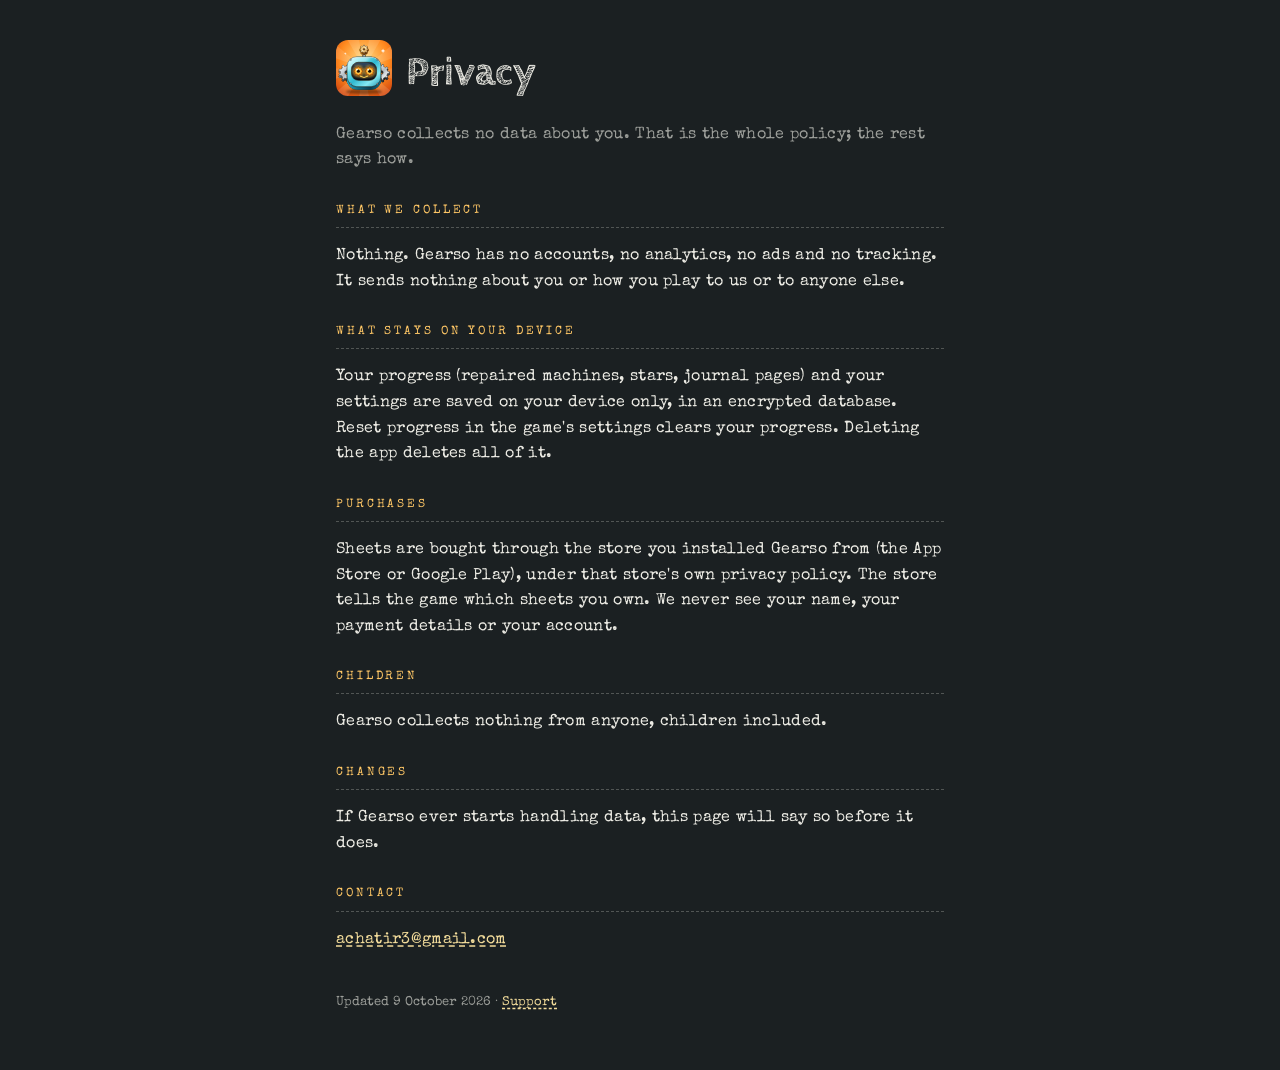
==== privacy.html @ 61a05cb4 "Publish the privacy and support pages" ====
<!DOCTYPE html>
<html lang="en">
<head>
<meta charset="utf-8">
<meta name="viewport" content="width=device-width, initial-scale=1">
<meta name="theme-color" content="#1b2022">
<title>Gearso Privacy Policy</title>
<link rel="icon" href="icons/icon.svg" type="image/svg+xml">
<link href="https://fonts.googleapis.com/css2?family=Cabin+Sketch:wght@400;700&family=Special+Elite&display=swap" rel="stylesheet">
<link rel="stylesheet" href="css/style.css">
<link rel="stylesheet" href="site.css">
</head>
<body data-theme="brass">
<main class="doc">
  <header><a href="index.html"><img src="icons/icon.svg" alt="Gearso"></a><h1>Privacy</h1></header>
  <p class="lede">Gearso collects no data about you. That is the whole policy; the rest says how.</p>

  <h2>What we collect</h2>
  <p>Nothing. Gearso has no accounts, no analytics, no ads and no tracking. It sends nothing about you or how you play
    to us or to anyone else.</p>

  <h2>What stays on your device</h2>
  <p>Your progress (repaired machines, stars, journal pages) and your settings are saved on your device only, in an
    encrypted database. Reset progress in the game's settings clears your progress. Deleting the app deletes all of it.</p>

  <h2>Purchases</h2>
  <p>Sheets are bought through the store you installed Gearso from (the App Store or Google Play), under that store's own
    privacy policy. The store tells the game which sheets you own. We never see your name, your payment details or your
    account.</p>

  <h2>Children</h2>
  <p>Gearso collects nothing from anyone, children included.</p>

  <h2>Changes</h2>
  <p>If Gearso ever starts handling data, this page will say so before it does.</p>

  <h2>Contact</h2>
  <p><a href="mailto:achatir3@gmail.com">achatir3@gmail.com</a></p>

  <footer>Updated 9 October 2026 · <a href="support.html">Support</a></footer>
</main>
</body>
</html>
---- css/style.css ----
/* Gearso — styles. Themes: body[data-theme=brass|silver|iron|crystal] */
:root{
  --l1:#f2b54f; --l2:#8fd8ff;
  --board:#1b2022; --board-hi:#283034;
  --chalk:#ecebe4; --chalk-2:rgba(236,235,228,.62); --chalk-3:rgba(236,235,228,.26);
  --slate:#2f4352; --slate-2:#3d5868;
  --brass:#caa14e; --brass-hi:#f3dc9b; --brass-lo:#6e4f18;
  --copper:#c0703f; --rust:#7b3a1c;
  --ok:#9fe0a8; --warn:#f2b54f; --bad:#ec6a55; --glow:#ffc766;
  --accent:var(--brass); --accent-hi:var(--brass-hi);
  --frame:12px;
  /* blueprint sheets: cyanotype paper, white ink, brass ink for repaired machines, red stamps, wax */
  --bp-paper:#17497c; --bp-paper-hi:#2463a0; --bp-paper-lo:#0c2c52;
  --bp-ink:rgba(228,241,255,.94); --bp-ink-2:rgba(214,232,255,.58); --bp-ink-3:rgba(214,232,255,.26);
  --bp-grid:rgba(200,225,255,.07); --bp-grid-major:rgba(200,225,255,.15); --bp-wash:rgba(200,225,255,.04);
  --bp-brass:#f3d58c; --bp-brass-glow:rgba(255,206,110,.55); --bp-brass-wash:rgba(243,213,140,.1);
  --bp-stamp:#ff6b52;
  --bp-vellum:rgba(214,226,236,.14); --bp-vellum-hi:rgba(236,244,250,.26); --bp-vellum-lo:rgba(170,190,210,.12);
  --bp-wax:#9c2a22; --bp-wax-hi:#e0644f; --bp-wax-lo:#4e100c;
  /* bevel gear: a brass cone, lit from the top left */
  --bevel-tooth:#f1d48c; --bevel-tooth-mid:#c99a45; --bevel-tooth-lo:#8a6420; --bevel-tooth-edge:#6b4a12;
  --bevel-cone:#6e4f18; --bevel-cone-lo:#2e1f05; --bevel-root:#3a2706;
  --rv-steel-lo:#3a434b; --rv-badge:#f1d48c;
  --bevel-light:rgba(255,246,214,.38); --bevel-dark:rgba(20,12,0,.5);
  --frame-grad:linear-gradient(135deg,#8a6424,#f0d48c 18%,#9b7330 35%,#5e4214 55%,#d8b25e 75%,#6e4f18);
}
body[data-theme="silver"]{--board:#1a1f24;--board-hi:#28313b;--accent:#c9d3da;--accent-hi:#f1f6f9;
  --frame-grad:linear-gradient(135deg,#6f7a82,#f4f8fb 18%,#9aa6ae 35%,#4c555c 55%,#dfe7ec 75%,#5c666d)}
body[data-theme="iron"]{--board:#1e1b19;--board-hi:#2e2925;--accent:#d08a55;--accent-hi:#f6c7a4;
  --frame-grad:linear-gradient(135deg,#3f3b38,#9a918a 18%,#57504b 35%,#2a2623 55%,#b0714a 75%,#3a302a)}
body[data-theme="crystal"]{--board:#141b24;--board-hi:#22304a;--accent:#9fe6f5;--accent-hi:#e1fbff;
  --frame-grad:linear-gradient(135deg,#3d6f80,#e1fbff 18%,#7fc4d6 35%,#27505e 55%,#bdefff 75%,#3a6674)}
body[data-theme="clock"]{--board:#1b1716;--board-hi:#2c2421;--accent:#e0b866;--accent-hi:#fbe7ad;
  --frame-grad:linear-gradient(135deg,#2a1c14,#e0b866 18%,#5a3a22 38%,#1e1410 55%,#f3dc9b 75%,#3a2616)}
body[data-theme="brine"]{--board:#11201f;--board-hi:#1c3432;--accent:#6fbfa2;--accent-hi:#c8f2e2;
  --frame-grad:linear-gradient(135deg,#6a3a1e,#e9a577 18%,#3f8c78 38%,#2a4a40 55%,#c9774a 75%,#4b2a16)}
*{box-sizing:border-box}
html,body{margin:0;height:100%;height:100dvh;overscroll-behavior:none;-webkit-tap-highlight-color:transparent;background:var(--board);color:var(--chalk);overflow:hidden;
  font-family:'Special Elite','Courier New',monospace;-webkit-font-smoothing:antialiased;user-select:none;-webkit-user-select:none;transition:background .8s}
body{--rivet:radial-gradient(circle at 35% 35%,#fff3c8,var(--accent) 45%,#3a2a10 100%)}
button{font:inherit;color:inherit}

/* ---------- chalkboard backdrop ---------- */
#backdrop{position:fixed;inset:0;pointer-events:none;transition:background .8s;
  background:
    radial-gradient(ellipse 60% 45% at 30% 30%, rgba(255,255,255,.055), transparent 70%),
    radial-gradient(ellipse 50% 40% at 75% 70%, rgba(255,255,255,.04), transparent 70%),
    radial-gradient(ellipse 35% 25% at 60% 15%, rgba(255,255,255,.035), transparent 70%),
    radial-gradient(ellipse at center, var(--board-hi) 0%, var(--board) 70%, #0f1314 100%);}
#grain{position:fixed;inset:0;pointer-events:none;opacity:.22;mix-blend-mode:screen;background-size:512px 512px}
#vignette{position:fixed;inset:0;pointer-events:none;z-index:50;
  background:radial-gradient(ellipse 85% 75% at 50% 42%, transparent 55%, rgba(0,0,0,.55) 100%),
             radial-gradient(ellipse 40% 30% at 50% 8%, rgba(255,200,120,.06), transparent 70%)}
#frame{position:fixed;inset:0;pointer-events:none;z-index:60;border:var(--frame) solid transparent;border-image:var(--frame-grad) 1;
  box-shadow:inset 0 0 0 1px rgba(0,0,0,.6), inset 0 0 50px rgba(0,0,0,.65)}
#frame i{position:absolute;width:9px;height:9px;border-radius:50%;background:var(--rivet);box-shadow:0 1px 2px #000}
#frame i:nth-child(1){top:-11px;left:-11px}#frame i:nth-child(2){top:-11px;right:-11px}
#frame i:nth-child(3){bottom:-11px;left:-11px}#frame i:nth-child(4){bottom:-11px;right:-11px}
#bg-deco{position:fixed;inset:-30px;width:calc(100% + 60px);height:calc(100% + 60px);pointer-events:none;
  transition:transform .8s cubic-bezier(.2,.7,.2,1), opacity .35s}
#bg-deco.fading{opacity:0}
#fx{position:fixed;inset:0;width:100%;height:100%;pointer-events:none;z-index:40}
.shared-defs{position:absolute;width:0;height:0;overflow:hidden}

/* ---------- screens ---------- */
.screen{position:fixed;inset:var(--frame);display:flex;flex-direction:column;opacity:0;visibility:hidden;
  padding:env(safe-area-inset-top) env(safe-area-inset-right) env(safe-area-inset-bottom) env(safe-area-inset-left);
  transform:scale(.94);transition:opacity .55s ease, transform .9s cubic-bezier(.7,0,.2,1), visibility 0s .9s}
.screen.active{opacity:1;visibility:visible;transform:none;transition:opacity .6s ease .15s, transform .9s cubic-bezier(.7,0,.2,1), visibility 0s}
.screen.zoomed{transform:scale(3.2);opacity:0;visibility:hidden;transition:opacity .5s ease .25s, transform .9s cubic-bezier(.7,0,.2,1), visibility 0s .9s}

/* ---------- buttons ---------- */
.btn{cursor:pointer;border:0;padding:.55em 1.1em;border-radius:7px;font-size:15px;letter-spacing:.04em;transition:transform .15s, box-shadow .15s, filter .15s}
.btn:active{transform:translateY(1px) scale(.98)}
.btn:focus-visible,.task:focus-visible{outline:2px dashed var(--glow);outline-offset:3px}
.btn.brass{color:#2a1c06;
  background:
    radial-gradient(circle at 8px 8px,#fff3c8 0 1.5px,#6e4f18 2.5px,transparent 3.2px),
    radial-gradient(circle at calc(100% - 8px) 8px,#fff3c8 0 1.5px,#6e4f18 2.5px,transparent 3.2px),
    radial-gradient(circle at 8px calc(100% - 8px),#fff3c8 0 1.5px,#6e4f18 2.5px,transparent 3.2px),
    radial-gradient(circle at calc(100% - 8px) calc(100% - 8px),#fff3c8 0 1.5px,#6e4f18 2.5px,transparent 3.2px),
    linear-gradient(180deg,#f6de9c 0%,#d2a64f 22%,#a97d2c 60%,#7a5719 100%);
  box-shadow:inset 0 1px 0 rgba(255,255,255,.6), inset 0 -2px 0 rgba(0,0,0,.3), 0 4px 0 #4a3309, 0 8px 18px rgba(0,0,0,.5);
  text-shadow:0 1px 0 rgba(255,240,200,.6)}
.btn.brass:hover{filter:brightness(1.08);transform:translateY(-1px)}
.btn.big{font-size:20px;padding:.75em 1.8em}
.btn.ghost{background:rgba(255,255,255,.03);border:1.5px dashed var(--chalk-3);color:var(--chalk)}
.btn.ghost:hover{border-color:var(--chalk-2);background:rgba(255,255,255,.07)}
.btn.icon{width:44px;height:44px;padding:0;display:grid;place-items:center;font-size:18px;flex:none}
.btn.ghost.dark{border-color:rgba(42,28,6,.5);color:#2a1c06;background:rgba(255,255,255,.15)}
.btn.small{font-size:12px;padding:.45em .8em}

/* ---------- title ---------- */
#scr-title{align-items:center;justify-content:center;text-align:center}
#title-train{position:absolute;left:0;right:0;bottom:0;width:100%;height:46%;opacity:.95}
.title-card{position:relative;z-index:2;margin-top:-14vh;padding:0 16px}
.eyebrow{font-size:14px;letter-spacing:.4em;text-transform:uppercase;color:var(--brass-hi);opacity:.85}
h1.logo{font-family:'Cabin Sketch',cursive;font-weight:700;font-size:clamp(64px,13vw,150px);margin:.05em 0 .1em;line-height:1;color:var(--chalk);text-shadow:0 0 1px #fff,0 0 18px rgba(255,255,255,.12)}
h1.logo span{display:inline-block;opacity:0;transform:translateY(-14px) rotate(-6deg);animation:letterIn .5s cubic-bezier(.3,1.5,.5,1) forwards}
h1.logo span.o{color:var(--brass);text-shadow:0 0 22px rgba(255,190,90,.35)}
@keyframes letterIn{to{opacity:1;transform:none}}
.tag{max-width:600px;margin:0 auto 28px;font-size:17px;line-height:1.6;color:var(--chalk-2);opacity:0;animation:fadeUp .8s ease 1.1s forwards}
.tag em{color:var(--brass-hi);font-style:normal}
.title-card .btn{opacity:0;animation:fadeUp .8s ease 1.5s forwards}
.hint-row{margin-top:18px;font-size:13px;letter-spacing:.2em;color:var(--chalk-3);opacity:0;animation:fadeUp .8s ease 1.8s forwards}
@keyframes fadeUp{from{opacity:0;transform:translateY(10px)}to{opacity:1;transform:none}}
.underline{display:block;margin:0 auto 18px;width:min(420px,80vw);height:14px}
.underline path{fill:none;stroke:var(--chalk-2);stroke-width:3;stroke-linecap:round;stroke-dasharray:500;stroke-dashoffset:500;animation:draw 1s ease .8s forwards}

/* ---------- topbar ---------- */
.topbar{display:flex;align-items:center;gap:10px;padding:12px 16px 6px;position:relative;z-index:3;min-height:60px}
.brand{font-family:'Cabin Sketch',cursive;font-weight:700;font-size:28px;letter-spacing:.02em}
.brand b{color:var(--brass)}
.titleblock{min-width:0;line-height:1.1}
.titleblock.center{flex:1;text-align:center}
.kicker{font-size:11px;letter-spacing:.22em;text-transform:uppercase;color:var(--accent-hi);opacity:.85;white-space:nowrap}
.brand-sm{font-family:'Cabin Sketch',cursive;font-weight:700;font-size:26px;color:var(--chalk);white-space:nowrap;overflow:hidden;text-overflow:ellipsis}
.chip{font-size:13px;padding:6px 10px;border-radius:20px;border:1px solid var(--chalk-3);color:var(--glow);white-space:nowrap}
.spacer{flex:1}
.dots{display:inline-flex;gap:4px;vertical-align:middle;margin-left:4px}
.dots i{width:7px;height:7px;border-radius:50%;border:1.3px solid var(--accent-hi);opacity:.7}
.dots i.on{background:var(--ok);border-color:var(--ok)}
.dots i.cur{background:var(--glow);border-color:var(--glow);opacity:1;box-shadow:0 0 6px var(--glow)}

/* ---------- the map: blueprint sheets, five machines each (js/ui/blueprint.js) ---------- */
.map{position:relative;flex:1;min-height:0;overflow-y:auto;overflow-x:hidden;-webkit-overflow-scrolling:touch;padding:0 0 18px}
.atlas{position:relative;width:100%;max-width:520px;margin:0 auto}
.bp-tabs{position:sticky;top:0;z-index:5;display:flex;justify-content:center;gap:8px;padding:6px 16px 10px;
  background:linear-gradient(180deg,var(--board) 70%,transparent)}
.bp-tab{display:flex;align-items:baseline;gap:7px;cursor:pointer;padding:6px 12px 7px;border-radius:8px 8px 3px 3px;color:var(--chalk-2);
  background:linear-gradient(180deg,var(--bp-paper-hi),var(--bp-paper-lo));border:1px solid var(--bp-ink-3);border-bottom-width:3px;
  font-size:12px;letter-spacing:.08em;opacity:.62;transition:opacity .25s,transform .25s,box-shadow .25s}
.bp-tab b{font-family:'Cabin Sketch',cursive;font-size:17px;color:var(--bp-ink)}
.bp-tab.on{opacity:1;transform:translateY(2px);box-shadow:0 6px 16px rgba(0,0,0,.4);border-bottom-color:var(--brass)}
.bp-tab.sealed span::after{content:' ⚿';color:var(--bp-wax-hi)}
.bp-tab.approved b{color:var(--brass-hi)}
.bp-tab:focus-visible{outline:2px dashed var(--glow);outline-offset:3px}
.bp-row{display:flex;overflow-x:auto;overflow-y:hidden;scroll-snap-type:x mandatory;scrollbar-width:none;overscroll-behavior-x:contain}
.bp-row::-webkit-scrollbar{display:none}
.bp-panel{flex:0 0 100%;scroll-snap-align:center;padding:4px 16px 8px}
/* the sheet: pinned to the board, a hair crooked, lit from the top left */
.bp-sheet{position:relative;transform:rotate(-.5deg);border-radius:3px;
  box-shadow:0 2px 0 rgba(255,255,255,.04),0 18px 40px rgba(0,0,0,.55),0 4px 10px rgba(0,0,0,.4)}
.bp-panel:nth-child(even) .bp-sheet{transform:rotate(.45deg)}
.bp-sheet::before,.bp-sheet::after{content:'';position:absolute;top:9px;width:13px;height:13px;border-radius:50%;z-index:3;
  background:radial-gradient(circle at 35% 35%,#fff3c8,var(--brass) 45%,#3a2a10 100%);box-shadow:0 3px 4px rgba(0,0,0,.6)}
.bp-sheet::before{left:9px}.bp-sheet::after{right:9px}
.bp-svg{display:block;width:100%;height:auto;border-radius:3px}
/* paper and frame */
.bp-paper{stop-color:var(--bp-paper)}.bp-paper-hi{stop-color:var(--bp-paper-hi)}.bp-paper-lo{stop-color:var(--bp-paper-lo)}
.bp-grid-minor{fill:none;stroke:var(--bp-grid);stroke-width:.6}
.bp-grid-major{fill:none;stroke:var(--bp-grid-major);stroke-width:.9}
.bp-fibre{fill:#fff;mix-blend-mode:screen}
.bp-crease{stroke:rgba(0,0,0,.18);stroke-width:1}.bp-crease.lit{stroke:rgba(255,255,255,.06)}
.bp-border{fill:none;stroke:var(--bp-ink-2);stroke-width:1.6}.bp-border.thin{stroke-width:.7}
.bp-kicker{font-size:10.5px;letter-spacing:.24em;text-transform:uppercase;fill:var(--bp-ink-2)}
/* lines: ink, construction and centre lines */
.bp-gear .bp-teeth,.bp-gear .bp-web,.bp-gear .bp-hub,.bp-gear .bp-spoke{fill:none;stroke:var(--bp-ink-2);stroke-width:1.1;stroke-linejoin:round}
.bp-gear .bp-teeth{fill:var(--bp-wash)}
.bp-gear.live .bp-teeth{stroke:var(--bp-ink)}
.bp-centre{fill:none;stroke:var(--bp-ink-3);stroke-width:.7;stroke-dasharray:14 3 2 3}
.bp-pitch{fill:none;stroke:var(--bp-ink-3);stroke-width:.7;stroke-dasharray:14 3 2 3}
.bp-rot{transform-box:view-box;transform-origin:0 0;animation:spin 30s linear infinite;animation-play-state:paused}
.bp-gear.live .bp-rot{animation-play-state:running}
.bp-note{font-size:11px;letter-spacing:.16em;text-transform:uppercase;fill:var(--bp-ink-2)}
.bp-note.mid{text-anchor:middle}
/* a machine detail: the robot drawn as line art inside its gear */
.bp-art *{fill:none !important;stroke:var(--bp-ink);stroke-width:2.4;stroke-linecap:round;stroke-linejoin:round;filter:none !important}
.bp-detail.done .bp-art *{stroke:var(--bp-brass);filter:drop-shadow(0 0 2px var(--bp-brass-glow)) !important}
.bp-detail.done .bp-art .pt-heart,.bp-detail.done .bp-art .pt-glow{fill:var(--bp-brass-glow) !important}
.bp-detail.done .bp-gear.big .bp-teeth{stroke:var(--bp-brass);fill:var(--bp-brass-wash);filter:drop-shadow(0 0 3px var(--bp-brass-glow))}
.bp-detail.locked .bp-art{opacity:0}
.bp-detail.teaser .bp-art{opacity:.5}
.bp-detail.locked .bp-gear .bp-teeth{stroke:var(--bp-ink-3);stroke-dasharray:3 5;fill:none}
.bp-detail.locked .bp-gear .bp-web{display:none}
.bp-gear.idler:not(.live) .bp-teeth,.bp-gear.idler:not(.live) .bp-spoke,.bp-gear.idler:not(.live) .bp-hub{stroke:var(--bp-ink-3)}
.bp-q{font-family:'Cabin Sketch',cursive;font-weight:700;font-size:44px;text-anchor:middle;fill:var(--bp-ink-3)}
.bp-pencil{fill:none;stroke:var(--glow);stroke-width:1.6;stroke-dasharray:3 6;animation:pencil 9s linear infinite;filter:drop-shadow(0 0 3px var(--glow))}
@keyframes pencil{to{stroke-dashoffset:-90}}
.bp-balloon{fill:var(--bp-paper);stroke:var(--bp-ink);stroke-width:1.2}
.bp-balloon-t{font-family:'Cabin Sketch',cursive;font-weight:700;font-size:15px;text-anchor:middle;fill:var(--bp-ink)}
.bp-detail.done .bp-balloon{stroke:var(--bp-brass)}.bp-detail.done .bp-balloon-t{fill:var(--bp-brass)}
.bp-detail.locked .bp-balloon,.bp-detail.locked .bp-balloon-t{opacity:.45}
.bp-leader{fill:none;stroke:var(--bp-ink-2);stroke-width:.9}
.bp-label{font-family:'Cabin Sketch',cursive;font-weight:700;font-size:24px;fill:var(--bp-ink);letter-spacing:.02em}
.bp-sub{font-size:10.5px;letter-spacing:.1em;text-transform:uppercase;fill:var(--bp-ink-2)}
.bp-detail .bp-note{fill:var(--glow)}
.bp-detail.done .bp-label{fill:var(--bp-brass)}
.bp-detail.locked .bp-label{fill:var(--bp-ink-2);letter-spacing:.2em}
.bp-detail.locked .bp-sub{font-style:italic;fill:var(--bp-ink-3)}
.bp-detail{transition:opacity .4s}
.bp-detail.rattle{animation:rattle .45s ease}
/* rubber stamps */
.bp-stamp{opacity:.88;mix-blend-mode:screen}
.bp-stamp-o{fill:none;stroke:var(--bp-stamp);stroke-width:2.6}
.bp-stamp-i{fill:none;stroke:var(--bp-stamp);stroke-width:1}
.bp-stamp-t{font-family:'Special Elite';font-size:12px;letter-spacing:.24em;text-anchor:middle;fill:var(--bp-stamp)}
.bp-stamp.big .bp-stamp-t{font-size:16px;letter-spacing:.3em}
/* title block */
.bp-tb{fill:var(--bp-paper-lo);stroke:var(--bp-ink);stroke-width:1.4}
.bp-tb-line{stroke:var(--bp-ink-2);stroke-width:.8}
.bp-tb-k{font-size:10px;letter-spacing:.12em;text-transform:uppercase;fill:var(--bp-ink-2)}
.bp-tb-name{font-family:'Cabin Sketch',cursive;font-weight:700;font-size:24px;fill:var(--bp-ink)}
/* tap targets over the gears */
.bp-hit{position:absolute;z-index:2;border:0;padding:0;border-radius:50%;background:none;cursor:pointer;-webkit-tap-highlight-color:transparent}
.bp-hit.locked{cursor:help}
.bp-hit:focus-visible{outline:2px dashed var(--glow);outline-offset:2px}
/* a sealed sheet: vellum over the drawing, a wax seal and the price tag */
.bp-panel.sealed .bp-train,.bp-panel.sealed .bp-detail{opacity:.55}
.bp-vellum{position:absolute;inset:0;z-index:4;display:flex;flex-direction:column;align-items:center;justify-content:center;gap:18px;border-radius:3px;
  background:linear-gradient(160deg,var(--bp-vellum-hi),var(--bp-vellum) 60%,var(--bp-vellum-lo));-webkit-backdrop-filter:blur(1.2px) saturate(.8);backdrop-filter:blur(1.2px) saturate(.8);
  box-shadow:inset 0 0 0 1px rgba(255,255,255,.18)}
.bp-seal{position:relative;width:92px;height:92px;border-radius:47% 53% 50% 48%;display:grid;place-items:center;
  background:radial-gradient(circle at 36% 30%,var(--bp-wax-hi),var(--bp-wax) 52%,var(--bp-wax-lo) 100%);
  box-shadow:0 8px 18px rgba(0,0,0,.45),inset 0 -4px 10px rgba(0,0,0,.35),inset 0 3px 6px rgba(255,255,255,.18)}
.bp-seal::before{content:'';position:absolute;inset:13px;border-radius:50%;border:2px solid rgba(0,0,0,.28);box-shadow:inset 0 0 0 5px rgba(255,255,255,.06)}
.bp-seal b{position:relative;font-family:'Cabin Sketch',cursive;font-size:32px;color:rgba(40,8,6,.75);text-shadow:0 1px 0 rgba(255,255,255,.18)}
.bp-tag{display:flex;flex-direction:column;align-items:center;gap:4px;padding:14px 22px 16px;border-radius:10px;text-align:center;color:var(--chalk);
  background:rgba(14,20,26,.86);border:1px solid var(--bp-ink-3);box-shadow:0 12px 28px rgba(0,0,0,.45)}
.bp-tag small{font-size:10px;letter-spacing:.3em;text-transform:uppercase;color:var(--bp-wax-hi)}
.bp-tag strong{font-family:'Cabin Sketch',cursive;font-size:26px;line-height:1.1}
.bp-tag span{font-size:12px;letter-spacing:.08em;color:var(--chalk-2);margin-bottom:8px}
.bp-seal.small{width:64px;height:64px;flex:none}.bp-seal.small::before{inset:9px}.bp-seal.small b{font-size:22px}
.buy-sheet .sh-blurb{margin-top:10px}
/* the offer card (shop.js): the sheet's robots in silhouette, and a torn page of it */
.by-cast{display:flex;justify-content:space-between;gap:4px;margin:14px 0 2px}
.by-cast svg{width:19%;aspect-ratio:5/4;filter:brightness(0) drop-shadow(0 0 1.5px var(--bp-wax-hi)) drop-shadow(0 0 6px rgba(224,100,79,.35));opacity:.85}
.by-stall{margin:10px 0 0;font-size:13px;color:var(--glow)}
.by-page{position:relative;margin:12px 4px 4px;padding:12px 16px 18px;color:#3b2a14;transform:rotate(-1.2deg);
  background:radial-gradient(ellipse at 30% 20%,#f6ead0,#e8d6ad 70%,#d9c08c);box-shadow:0 8px 18px rgba(0,0,0,.45);
  clip-path:polygon(0 4%,8% 0,22% 3%,37% 0,53% 2.5%,68% 0,84% 3%,100% 0,99% 55%,100% 74%,94% 86%,86% 79%,77% 93%,66% 84%,55% 97%,44% 86%,33% 95%,22% 83%,12% 93%,5% 84%,0 90%)}
.by-page figcaption{font-size:10.5px;letter-spacing:.18em;text-transform:uppercase;color:#8a6a3a}
.by-page p{margin:4px 0 0;font-size:14px;line-height:1.5;-webkit-mask-image:linear-gradient(90deg,#000 55%,transparent);mask-image:linear-gradient(90deg,#000 55%,transparent)}
.by-restore{display:block;margin:10px auto 0;border:0;background:none;color:var(--chalk-3);font:inherit;font-size:12px;text-decoration:underline;cursor:pointer}
/* the edge of a sheet (blueprint.js cliffhanger): the APPROVED stamp thumps down, the next sheet's seal beckons */
.bp-stamp.thump{animation:thump .5s cubic-bezier(.2,1.6,.4,1) both;transform-box:fill-box;transform-origin:center}
@keyframes thump{from{opacity:0;scale:2.4}60%{opacity:1;scale:.92}}
.bp-seal.beckon{animation:beckon 1.1s ease-in-out 2}
@keyframes beckon{50%{transform:scale(1.12);box-shadow:0 0 0 12px rgba(224,100,79,0),0 0 26px 6px rgba(224,100,79,.55),inset 0 -4px 10px rgba(0,0,0,.35)}}
.bp-tab.sealed.ready b{animation:waxGlow 2.4s ease-in-out infinite}
.bp-tab.sealed.beckon b{animation:waxGlow .55s ease-in-out 4}
@keyframes waxGlow{50%{text-shadow:0 0 10px var(--bp-wax-hi),0 0 2px var(--bp-wax-hi)}}
.bp-taste{margin-top:6px;border:0;background:none;color:var(--chalk);font:inherit;font-size:13px;text-decoration:underline;cursor:pointer}
/* unsealing: the wax cracks in two and the vellum lifts away */
.bp-vellum.breaking{pointer-events:none;animation:vellumLift .9s cubic-bezier(.5,0,.7,.4) .55s both}
.bp-vellum.breaking .bp-tag{animation:fadeOut .25s both}
.bp-vellum.breaking .bp-seal{background:none;box-shadow:none}
.bp-vellum.breaking .bp-seal::before{display:none}
.bp-vellum.breaking .bp-seal b{animation:fadeOut .15s both}
.bp-seal i{position:absolute;inset:0;border-radius:inherit;background:radial-gradient(circle at 36% 30%,var(--bp-wax-hi),var(--bp-wax) 52%,var(--bp-wax-lo) 100%)}
.bp-seal i:first-of-type{clip-path:polygon(0 0,58% 0,44% 34%,56% 52%,40% 100%,0 100%);animation:sealL .8s cubic-bezier(.3,0,.6,1) .12s both}
.bp-seal i:last-of-type{clip-path:polygon(58% 0,100% 0,100% 100%,40% 100%,56% 52%,44% 34%);animation:sealR .8s cubic-bezier(.3,0,.6,1) .12s both}
@keyframes sealL{to{transform:translate(-70px,90px) rotate(-38deg);opacity:0}}
@keyframes sealR{to{transform:translate(70px,110px) rotate(44deg);opacity:0}}
@keyframes vellumLift{to{transform:translateY(-14%);opacity:0}}
body.still :is(.bp-stamp.thump,.bp-seal.beckon,.bp-tab.sealed b){animation:none}
body.still :is(.bp-rot,.bp-pencil){animation:none}
/* bottom sheet */
.map-scrim{position:absolute;inset:0;z-index:20;background:rgba(5,7,8,.55);opacity:0;pointer-events:none;transition:opacity .3s}
.map-scrim.show{opacity:1;pointer-events:auto}
.map-sheet{position:absolute;left:50%;bottom:0;z-index:21;width:min(480px,100%);transform:translate(-50%,105%);transition:transform .45s cubic-bezier(.3,1.25,.5,1);
  padding:18px 18px calc(16px + env(safe-area-inset-bottom));border-radius:20px 20px 0 0;color:var(--chalk);
  background:linear-gradient(180deg,#232a2e,#171c1f);border:1.5px solid color-mix(in srgb,var(--tint,#caa14e) 75%,#000);border-bottom:0;
  box-shadow:0 -20px 50px rgba(0,0,0,.55)}
.map-sheet.show{transform:translate(-50%,0)}
.sh-x{position:absolute;top:10px;right:10px;width:36px;height:36px;font-size:14px}
.sh-head{display:flex;align-items:center;gap:12px;padding-right:36px}
.sh-head .portrait{width:96px;flex:none;margin:0}
.sh-kicker{font-size:11px;letter-spacing:.24em;text-transform:uppercase;color:var(--brass-hi)}
.map-sheet h3{font-family:'Cabin Sketch',cursive;font-weight:700;font-size:32px;line-height:1;margin:4px 0 2px}
.sh-machine{font-size:12px;letter-spacing:.14em;text-transform:uppercase;color:var(--chalk-2)}
.sh-blurb{font-size:13.5px;color:var(--chalk-2);line-height:1.5;margin:12px 0}
.sh-foot{display:flex;justify-content:space-between;font-size:12.5px;letter-spacing:.08em}
.sh-state{color:var(--chalk-2)}.sh-state.ok{color:var(--ok)}
.sh-btns{display:flex;gap:10px;margin-top:14px}
.sh-btns .btn{flex:1;min-height:46px;white-space:nowrap;font-size:14px}
.sh-btns .btn[hidden]{display:none}
/* journal */
#btn-journal svg,[data-settings] svg{width:22px;height:22px;fill:none;stroke:var(--chalk);stroke-width:1.6;stroke-linejoin:round}
#btn-journal{position:relative}
#btn-journal.unread::after{content:'';position:absolute;top:6px;right:6px;width:9px;height:9px;border-radius:50%;background:var(--glow);box-shadow:0 0 8px var(--glow);animation:blink 1.4s ease-in-out infinite}
#btn-journal.bump{animation:bump .6s cubic-bezier(.3,1.6,.5,1)}
@keyframes bump{40%{transform:scale(1.3) rotate(-8deg)}}
.journal{position:absolute;inset:0;z-index:25;display:flex;justify-content:center;align-items:stretch;padding:16px;background:rgba(8,10,11,.9);-webkit-backdrop-filter:blur(4px);backdrop-filter:blur(4px);
  opacity:0;pointer-events:none;transition:opacity .35s}
.journal.show{opacity:1;pointer-events:auto}
.jr-book{width:min(480px,100%);display:flex;flex-direction:column;min-height:0;transform:translateY(24px);transition:transform .45s cubic-bezier(.3,1.3,.5,1)}
.journal.show .jr-book{transform:none}
.jr-head{display:flex;align-items:center;justify-content:space-between;padding:4px 2px 12px}
.jr-head h3{font-family:'Cabin Sketch',cursive;font-weight:700;font-size:28px;margin:0;line-height:1}
.jr-head small{font-size:11px;letter-spacing:.22em;text-transform:uppercase;color:var(--chalk-2)}
.jr-pages{flex:1;min-height:0;overflow-y:auto;display:flex;flex-direction:column;gap:18px;padding:6px 6px 30px}
.page{position:relative;flex:none;padding:20px 20px 16px;color:#3b2a14;transform:rotate(var(--tilt));
  background:radial-gradient(ellipse at 30% 20%,#f6ead0,#e8d6ad 70%,#d9c08c);box-shadow:0 10px 24px rgba(0,0,0,.5);
  clip-path:polygon(0 2%,6% 0,14% 1.5%,25% 0,38% 1.2%,52% 0,66% 1.6%,79% 0,90% 1.4%,100% 0,99% 30%,100% 62%,99% 100%,86% 98.6%,71% 100%,57% 98.4%,42% 100%,27% 98.8%,12% 100%,0 98%,1% 60%)}
.page h4{font-family:'Cabin Sketch',cursive;font-weight:700;font-size:23px;margin:4px 0 8px;color:#2a1c06}
.page p{margin:0;font-size:14px;line-height:1.6}
.page.new .pg-where{padding-right:56px}
.pg-where{font-size:10.5px;letter-spacing:.18em;text-transform:uppercase;color:#8a6a3a}
.pg-sign{text-align:right;font-family:'Cabin Sketch',cursive;font-size:18px;margin-top:8px;color:#5a4020}
.pg-new{position:absolute;top:12px;right:14px;font-size:11px;letter-spacing:.2em;text-transform:uppercase;color:#a33a22;border:2px solid #a33a22;
  padding:2px 7px;border-radius:4px;transform:rotate(8deg);opacity:.85}
.page.new{animation:pageIn .7s cubic-bezier(.3,1.4,.5,1) .2s both}
@keyframes pageIn{from{opacity:0;transform:translateY(20px) rotate(-6deg) scale(.95)}}
.page.torn{background:transparent;box-shadow:none;border:1.5px dashed var(--chalk-3);color:var(--chalk-3);clip-path:none;padding:14px 18px}
.page.torn .pg-where{color:var(--chalk-3)}
.page.lost{border-style:dotted;text-align:center}
.pg-hint{font-style:italic;font-size:13px!important}
.pg-unseal{margin-top:6px;border:0;background:none;color:var(--bp-wax-hi);font:inherit;font-size:13px;text-decoration:underline;cursor:pointer}
/* a newly found page, alone on the map (journal.js showNote): the journal's paper, a little bigger */
.intro.note{z-index:20}
.note-card{position:relative;width:min(320px,calc(100% - 72px))}
:is(.note-card,.fly) .page{padding:26px 20px 60px}
:is(.note-card,.fly) .page h4{font-size:24px}
:is(.note-card,.fly) .page p{font-size:14px}
.note-kicker{position:absolute;z-index:1;top:-26px;left:0;right:0;text-align:center;font-size:11px;letter-spacing:.24em;text-transform:uppercase;color:var(--glow)}
#btn-note{position:absolute;left:20px;bottom:16px;min-height:40px}
.intro.note:not(.show) .page.new{animation:none}
.intro.note.kept .note-card{visibility:hidden}
.fly{position:fixed;left:0;top:0;z-index:80;pointer-events:none;transform-origin:0 0;transform-style:preserve-3d;will-change:transform}
.fly-sheet,.fly-half,.fly-q{position:absolute;left:0;top:0;transform-style:preserve-3d}
.fly-half{transform-origin:0 50%}
.fly-q{transform-origin:50% 0}
.fly-face{position:absolute;inset:0;overflow:hidden;-webkit-backface-visibility:hidden;backface-visibility:hidden}
.fly-face .page{position:absolute;margin:0;box-shadow:none}
.fly-paper{transform:rotateX(180deg);background:radial-gradient(ellipse at 30% 20%,#f6ead0,#e8d6ad 70%,#d9c08c);box-shadow:inset 0 0 0 1px rgba(90,64,32,.18)}
.fly-half>.fly-q:first-child>.fly-paper{transform:rotateY(180deg);overflow:visible;
  box-shadow:inset 0 0 0 1px rgba(90,64,32,.18),0 0 12px rgba(255,199,102,.55),0 6px 14px rgba(0,0,0,.5)}
.fly-front{margin:0;animation:none!important}
.fly-seal{position:absolute;left:50%;top:50%;margin:-32px 0 0 -32px;opacity:0}
.fly-spark{position:fixed;left:-3.5px;top:-3.5px;z-index:79;width:7px;height:7px;border-radius:50%;pointer-events:none;opacity:0;
  background:#fff3cf;box-shadow:0 0 6px 2px var(--glow),0 0 14px 4px rgba(255,199,102,.45)}
.fly-burst{position:fixed;left:0;top:0;z-index:81;pointer-events:none}
.fly-burst b{position:absolute;left:0;top:0;translate:-50% -50%;border-radius:50%;border:2px solid var(--glow);box-shadow:0 0 12px var(--glow),inset 0 0 8px var(--glow)}
.fly-burst i{position:absolute;left:-2px;top:-2px;width:4px;height:4px;border-radius:50%;background:#fff3cf;box-shadow:0 0 6px 2px var(--glow)}
body.still :is(.fog-drift,.tv-bob,.node.current::before,.node.done .nd-halo,.jw-edge-q){animation:none}
.portrait{display:block;width:100%;height:auto;max-height:150px;margin:4px 0;overflow:visible}
.pt{filter:url(#chalk)}
.theme-silver .pt-plate{fill:url(#silverGrad)}.theme-iron .pt-plate{fill:url(#ironGrad)}
.pt-plate{fill:url(#slateGrad);stroke:var(--chalk);stroke-width:2}
.pt-copper{fill:url(#copperGrad);stroke:var(--chalk);stroke-width:2}
.pt-brass{fill:url(#brassGrad);stroke:#f3dc9b;stroke-width:1.2}
.pt-line{stroke:var(--chalk-2);stroke-width:2;fill:none;stroke-linecap:round}
.pt-glow{fill:#ffc766;filter:drop-shadow(0 0 4px #ffb34a)}
.pt-heart{fill:url(#heartGrad)}
.pt-crystal{fill:url(#crystalGrad);stroke:#c9f6ff;stroke-width:1.5}
.card-bar,.bar{height:6px;border-radius:3px;background:rgba(255,255,255,.08);overflow:hidden;margin-bottom:8px}
.card-bar i,.bar i{display:block;height:100%;background:linear-gradient(90deg,var(--brass),var(--glow));border-radius:3px;transition:width .8s}
.card-stars{color:var(--glow)}.card-state{color:var(--chalk-2)}
@keyframes rattle{20%{transform:rotate(-12deg)}40%{transform:rotate(10deg)}60%{transform:rotate(-6deg)}80%{transform:rotate(4deg)}}
@keyframes fadeOut{to{opacity:0}}

/* ---------- machine screen (portrait-first) ---------- */
.shop-body{flex:1;min-height:0;display:grid;grid-template-rows:minmax(0,46%) minmax(0,1fr);gap:4px;padding:0 12px 10px}
.robot-stage{position:relative;min-height:0;display:flex;align-items:center;justify-content:center}
#robot{width:100%;height:100%;max-height:100%;overflow:visible}
.levels-panel{min-height:0;display:flex;flex-direction:column;background:linear-gradient(180deg,rgba(255,255,255,.035),rgba(255,255,255,.012));
  border:1.5px dashed var(--chalk-3);border-radius:16px;padding:10px 12px 4px}
.lp-head{display:flex;align-items:center;gap:12px;font-size:12px;letter-spacing:.15em;text-transform:uppercase;color:var(--chalk-2);padding:2px 4px 8px}
.lp-head .bar{flex:1;margin:0}
.levels{flex:1;min-height:0;overflow-y:auto;-webkit-overflow-scrolling:touch;padding:2px 2px 10px;scroll-snap-type:y proximity}
.fault{padding:6px 2px 10px;border-bottom:1px dashed rgba(236,235,228,.1);scroll-snap-align:start}
.fault:last-child{border-bottom:0}
.fault-head{display:flex;justify-content:space-between;align-items:baseline;gap:8px}
.fh-name{font-family:'Cabin Sketch',cursive;font-weight:700;font-size:21px}
.fh-state{font-size:11px;letter-spacing:.16em;color:var(--bad)}
.fault.done .fh-name,.fault.done .fh-state{color:var(--ok)}
.nodes{position:relative;display:flex;justify-content:space-around;align-items:center;height:92px;max-width:420px;margin:0 auto}
.node-path{position:absolute;inset:0;width:100%;height:100%;pointer-events:none}
.node-path path{fill:none;stroke:var(--chalk-3);stroke-width:3;stroke-dasharray:3 8;stroke-linecap:round}
.lvl{position:relative;z-index:1;width:60px;height:60px;border-radius:50%;cursor:pointer;display:grid;place-items:center;
  background:radial-gradient(circle at 35% 30%,#3a4a55,#1c2429 70%);border:2px solid var(--chalk-3);color:var(--chalk);
  box-shadow:0 6px 14px rgba(0,0,0,.45), inset 0 1px 0 rgba(255,255,255,.08);transition:transform .2s cubic-bezier(.3,1.6,.5,1)}
.lvl:nth-child(3){transform:translateY(-14px)}
.lvl .num{font-family:'Cabin Sketch',cursive;font-weight:700;font-size:24px;line-height:1}
.lvl .lst{position:absolute;bottom:-18px;left:50%;transform:translateX(-50%);font-size:12px;color:var(--glow);white-space:nowrap;letter-spacing:.05em}
.lvl .lst em{font-style:normal;color:var(--chalk-3)}
.lvl .diff{position:absolute;top:-13px;left:50%;transform:translateX(-50%);font-size:10px;letter-spacing:1px;color:var(--chalk-2);white-space:nowrap}
.lvl.master{box-shadow:0 0 0 2px rgba(143,216,255,.35)}
.lvl.master .diff{color:var(--l2)}
.lvl.done{border-color:var(--ok);background:radial-gradient(circle at 35% 30%,#3e5a48,#1b2a22 70%)}
.lvl.current{border-color:var(--glow);background:radial-gradient(circle at 35% 30%,#f6de9c,#b08030 60%,#6e4f18);color:#2a1c06;animation:nodePulse 1.6s ease-in-out infinite}
.lvl.locked{opacity:.45;cursor:not-allowed}
.lvl.locked .lst{bottom:-16px}
.lvl:active{scale:.94}
.lvl.nope{animation:rattle .4s ease}
@keyframes nodePulse{0%,100%{box-shadow:0 0 0 0 rgba(255,199,102,.6),0 6px 14px rgba(0,0,0,.45)}50%{box-shadow:0 0 0 10px rgba(255,199,102,0),0 6px 14px rgba(0,0,0,.45)}}
@keyframes blink{50%{opacity:.35}}

/* ---------- robot shared styling ---------- */
#robot .plate{fill:url(#slateGrad);stroke:var(--chalk);stroke-width:2.4;stroke-linejoin:round}
#robot .silverp{fill:url(#silverGrad);stroke:#f4f7fa;stroke-width:2.2;stroke-linejoin:round}
#robot .ironp{fill:url(#ironGrad);stroke:#c3c9cc;stroke-width:2.2;stroke-linejoin:round}
#robot .brass{fill:url(#brassGrad);stroke:#f3dc9b;stroke-width:1.6}
#robot .copper{fill:url(#copperGrad);stroke:#f6c7a4;stroke-width:1.4}
#robot .thin{fill:none;stroke:var(--chalk-2);stroke-width:1.8;stroke-linecap:round;stroke-linejoin:round}
#robot .fil{fill:none;stroke:rgba(255,255,255,.55);stroke-width:1.4;stroke-dasharray:3 5;stroke-linecap:round}
#robot .joint{fill:#1d2529;stroke:var(--chalk);stroke-width:2.2;transition:stroke .6s}
#robot .rivet{fill:url(#rivetGrad)}
#robot .dark{fill:#101518;stroke:var(--chalk-2);stroke-width:1.5}
#robot .port{fill:#0f1417;stroke:url(#brassGrad);stroke-width:7}
#robot .pipe{fill:none;stroke:url(#copperGrad);stroke-width:9;stroke-linecap:round}
#robot .flow{fill:none;stroke:rgba(255,230,190,0);stroke-width:3;stroke-dasharray:5 11;stroke-linecap:round}
#robot .face{fill:#e8e1c8;stroke:url(#brassGrad);stroke-width:4}
#robot .needle{stroke:#b3261e;stroke-width:2.4;stroke-linecap:round}
#robot .shadow{fill:rgba(0,0,0,.45);filter:blur(4px)}
#robot .crack{fill:none;stroke:var(--bad);stroke-width:2;stroke-linecap:round;stroke-linejoin:round;transition:opacity .6s}
#robot .wire{fill:none;stroke:#d64a2e;stroke-width:2.2;stroke-linecap:round}
#robot .perch{fill:none;stroke:url(#brassGrad);stroke-width:8;stroke-linecap:round}
#robot .rail{fill:none;stroke:#8d8680;stroke-width:5}
#robot .tie{fill:#3b302a;stroke:rgba(236,235,228,.3);stroke-width:1}
#robot .rod{fill:none;stroke:#b9c0c4;stroke-width:7;stroke-linecap:round;stroke-linejoin:round}
#robot .grate{fill:none;stroke:#2a2320;stroke-width:3}
#robot .plate-text{font-family:'Cabin Sketch';font-weight:700;font-size:20px;fill:url(#brassGrad)}
#robot [data-gear] path{fill:#3a3230;stroke:#6f5a50;stroke-width:1.4}
#robot .speech rect{fill:rgba(20,25,28,.92);stroke:var(--brass-hi);stroke-width:2}
#robot .speech .speech-tail{fill:rgba(20,25,28,.92);stroke:var(--brass-hi);stroke-width:2}
#robot .speech text{fill:var(--glow);font-family:'Special Elite',monospace;font-size:17px}
#robot .speech{opacity:0;transform:translateY(8px) scale(.9);transform-box:fill-box;transform-origin:50% 100%;transition:all .5s cubic-bezier(.3,1.6,.5,1)}
#robot.alive .speech.show{opacity:1;transform:none}
.flicker{animation:flicker .23s steps(2) infinite;transform-box:fill-box;transform-origin:50% 100%}
@keyframes flicker{50%{transform:rotate(2deg)}}
#needle,#jneedle{transform-box:fill-box;transform-origin:50% 100%;transition:transform 1.6s cubic-bezier(.3,1.6,.4,1)}
@keyframes spin{to{transform:rotate(360deg)}}
@keyframes flow{to{stroke-dashoffset:-32}}

/* ===== Otto ===== */
.bot-otto #lens{fill:#12171a;transition:fill .8s}
.bot-otto #iris path{fill:#27313a;stroke:#5c6a74;stroke-width:1}
.bot-otto #eye2{fill:#1a2124;transition:fill .8s}
.bot-otto #bulb{fill:#3a2b1a;stroke:var(--chalk-2);stroke-width:1.5}
.bot-otto #heartGlow{fill:#2c1c19;transition:fill .8s}
.bot-otto #head,.bot-otto #armR,.bot-otto #upper,.bot-otto #hs-upper,.bot-otto #legL,.bot-otto #legR,.bot-otto #armPiston{transition:transform 1.4s cubic-bezier(.35,1.45,.45,1)}
.bot-otto #head{transform-box:fill-box;transform-origin:50% 100%}
.bot-otto:not(.f-optic) #head{transform:rotate(-9deg) translateY(4px)}
.bot-otto #armR{transform-box:fill-box;transform-origin:50% 4%}
.bot-otto:not(.f-arm) #armR{transform:rotate(-8deg)}
.bot-otto:not(.f-arm) #armPiston{transform:translateY(-10px)}
.bot-otto:not(.f-legs) #upper,.bot-otto:not(.f-legs) #hs-upper{transform:translateY(18px)}
.bot-otto #legL,.bot-otto #legR{transform-box:fill-box;transform-origin:50% 0}
.bot-otto:not(.f-legs) #legL{transform:rotate(6deg)}
.bot-otto:not(.f-legs) #legR{transform:rotate(-6deg)}
.bot-otto:not(.f-legs) .knee{stroke:var(--bad)}
.bot-otto.f-optic #lens{fill:url(#lensGrad)}
.bot-otto.f-optic #lensGlow{opacity:1}
.bot-otto.f-optic #eye2{fill:var(--glow)}
.bot-otto.f-optic #lensCrack{opacity:0}
.bot-otto.f-optic #iris{animation:spin 6s linear infinite}
.bot-otto #lensGlow{opacity:0;transition:opacity 1s}
.bot-otto.f-heart #heartGlow{fill:url(#heartGrad);animation:pump 1.05s ease-in-out infinite}
.bot-otto.f-heart #heartCrack{opacity:0}
.bot-otto.f-heart #heartGear{animation:spin 3s linear infinite}
.bot-otto.f-heart #heartGear path{fill:url(#brassGrad);stroke:#f3dc9b}
.bot-otto.f-heart .flow.hf{stroke:rgba(255,220,170,.55);animation:flow .7s linear infinite}
.bot-otto #iris,.bot-otto #heartGear,.bot-otto #heartGlow{transform-box:fill-box;transform-origin:center}
.bot-otto.f-arm #armR{animation:armIdle 3.4s ease-in-out infinite}
.bot-otto:not(.f-arm) #wire{opacity:1}
.bot-otto #wire{opacity:0;transition:opacity .4s}
@keyframes pump{0%,100%{transform:scale(1)}15%{transform:scale(1.13)}30%{transform:scale(.97)}45%{transform:scale(1.07)}}
@keyframes armIdle{0%,100%{transform:rotate(0)}50%{transform:rotate(-3.5deg)}}
.bot-otto.alive #upper,.bot-otto.alive #hs-upper{animation:bob 1.1s ease-in-out infinite}
.bot-otto.alive #armR{animation:wave .9s ease-in-out infinite;transition:none}
.bot-otto.alive #head{animation:look 3.2s ease-in-out infinite}
.bot-otto.alive #bulb{animation:bulb .8s steps(2) infinite}
.bot-otto.alive .flow{stroke:rgba(255,230,190,.75);animation:flow .45s linear infinite}
.bot-otto.alive #legL{animation:stepL 1.1s ease-in-out infinite}
.bot-otto.alive #legR{animation:stepR 1.1s ease-in-out infinite}
@keyframes bob{0%,100%{transform:translateY(0)}50%{transform:translateY(-7px)}}
@keyframes wave{0%,100%{transform:rotate(-148deg)}50%{transform:rotate(-118deg)}}
@keyframes look{0%,100%{transform:rotate(0)}30%{transform:rotate(-5deg)}65%{transform:rotate(5deg)}}
@keyframes bulb{50%{fill:#ffd36b;filter:drop-shadow(0 0 8px #ffb34a)}}
@keyframes stepL{50%{transform:rotate(-2deg)}}
@keyframes stepR{50%{transform:rotate(2deg)}}

/* ===== Pip ===== (inner groups sit at their pivot: transform-origin 0 0 = pivot) */
.bot-pip .feather,.bot-pip #pipWing,.bot-pip #mbLid,.bot-pip #beakLow,.bot-pip #keyBow,.bot-pip #mbCrank{transform-box:view-box;transform-origin:0 0;transition:transform 1.3s cubic-bezier(.35,1.45,.45,1)}
.bot-pip .feather{transform:rotate(var(--a))}
.bot-pip:not(.f-tail) .feather{transform:rotate(calc(var(--a) * .15 + 14deg))}
.bot-pip:not(.f-wings) #pipWing{transform:rotate(26deg)}
.bot-pip.f-wings #pipWing{animation:wingIdle 2.6s ease-in-out infinite}
.bot-pip:not(.f-key) #keyBow{transform:rotate(24deg)}
.bot-pip.f-key #keyBow{animation:keySpin 1.6s linear infinite}
.bot-pip #mbDrum,.bot-pip .mbPins{opacity:0;transition:opacity .8s}
.bot-pip.f-musicbox #mbDrum,.bot-pip.f-musicbox .mbPins{opacity:1}
.bot-pip.f-musicbox #mbLid{transform:rotate(-6deg)}
.bot-pip.f-musicbox #mbCrank{animation:spin 2s linear infinite}
.bot-pip.f-musicbox .mbPins{animation:pinScroll .4s linear infinite}
.bot-pip #pipEye{fill:#1a2124;transition:fill .8s}
.bot-pip.f-key #pipEye{fill:#9fe6ff;filter:drop-shadow(0 0 6px #9fe6ff)}
.bot-pip #pipGear path{fill:#3a3a3e;stroke:#77838b}
.bot-pip.f-musicbox #pipGear{animation:spin 3s linear infinite;transform-box:fill-box;transform-origin:center}
.bot-pip.f-musicbox #pipGear path{fill:url(#silverGrad);stroke:#fff}
.bot-pip #bird{transform-box:view-box;transform-origin:350px 500px}
.bot-pip:not(.f-wings):not(.f-tail) #bird{transform:rotate(3deg)}
.bot-pip.alive #bird{animation:hop 1s ease-in-out infinite}
.bot-pip.alive #pipWing{animation:flap .5s ease-in-out infinite}
.bot-pip.alive #beakLow{animation:sing .32s ease-in-out infinite}
.bot-pip.alive .feather{animation:fan 1.4s ease-in-out infinite}
@keyframes wingIdle{0%,100%{transform:rotate(0)}50%{transform:rotate(-6deg)}}
@keyframes keySpin{0%{transform:scaleX(1)}50%{transform:scaleX(-1)}100%{transform:scaleX(1)}}
@keyframes pinScroll{50%{transform:translateX(-8px)}}
@keyframes hop{0%,100%{transform:translateY(0)}40%{transform:translateY(-14px)}}
@keyframes flap{0%,100%{transform:rotate(0)}50%{transform:rotate(-34deg)}}
@keyframes sing{50%{transform:rotate(18deg)}}
@keyframes fan{0%,100%{transform:rotate(var(--a))}50%{transform:rotate(calc(var(--a) * 1.35))}}

/* ===== Iron Mule ===== */
.bot-mule .wheel{transform-box:view-box;transform-origin:0 0}
.bot-mule .rustspot{fill:#8a3c1c;opacity:1;transition:opacity .8s}
.bot-mule.f-wheels .rustspot{opacity:0}
.bot-mule.f-wheels .wheel{animation:spin 2.6s linear infinite}
.bot-mule.f-wheels #rod{animation:crank 2.6s linear infinite}
.bot-mule.f-pistons #prod{animation:pistonX 2.6s linear infinite}
.bot-mule:not(.f-pistons) #cyl .copper{fill:#4a2d1e}
.bot-mule #fireGlow{fill:#1b1512;transition:fill .8s}
.bot-mule.f-firebox #fireGlow{fill:url(#fireGrad);animation:fire .25s steps(2) infinite}
.bot-mule #lamp{fill:#1a2124;transition:fill .8s}
.bot-mule.f-firebox #lamp{fill:var(--glow);filter:drop-shadow(0 0 8px #ffb34a)}
.bot-mule #whistle{transform-box:view-box;transform-origin:0 0}
.bot-mule:not(.f-whistle) #whistle{transform:rotate(-14deg)}
.bot-mule.f-whistle #whistle{transition:transform 1s cubic-bezier(.35,1.45,.45,1)}
.bot-mule.f-firebox .flow.hf{stroke:rgba(255,220,170,.5);animation:flow .7s linear infinite}
.bot-mule.alive .wheel{animation-duration:.9s}
.bot-mule.alive #rod,.bot-mule.alive #prod{animation-duration:.9s}
.bot-mule.alive #ties{animation:ties .45s linear infinite}
.bot-mule.alive #loco{animation:chug .45s ease-in-out infinite}
.bot-mule.alive #whistle{animation:toot 1.9s ease-in-out infinite}
@keyframes crank{0%{transform:translate(0,0)}12.5%{transform:translate(-5.3px,12.7px)}25%{transform:translate(-18px,18px)}37.5%{transform:translate(-30.7px,12.7px)}50%{transform:translate(-36px,0)}62.5%{transform:translate(-30.7px,-12.7px)}75%{transform:translate(-18px,-18px)}87.5%{transform:translate(-5.3px,-12.7px)}100%{transform:translate(0,0)}}
@keyframes pistonX{0%,100%{transform:translateX(0)}50%{transform:translateX(-36px)}}
@keyframes fire{50%{opacity:.8}}
@keyframes ties{to{transform:translateX(-40px)}}
@keyframes chug{50%{transform:translateY(-2px)}}
@keyframes toot{0%,80%,100%{transform:translateY(0)}85%{transform:translateY(-4px)}}
.alive .callout,.alive .hotspot{opacity:0;pointer-events:none}
.shake{animation:shake .5s cubic-bezier(.36,.07,.19,.97) both}
@keyframes shake{10%,90%{transform:translate(-2px,1px)}20%,80%{transform:translate(4px,-2px)}30%,50%,70%{transform:translate(-6px,2px)}40%,60%{transform:translate(6px,-1px)}}

/* ===== Astra ===== */
#robot .glassp{fill:url(#crystalGrad);stroke:#c9f6ff;stroke-width:1.8}
#robot .shine{fill:rgba(255,255,255,.75)}
#robot .orbit-line{fill:none;stroke:rgba(236,235,228,.3);stroke-width:1.6;stroke-dasharray:4 7}
#robot .ringband{fill:none;stroke:#c9f6ff;stroke-width:2.4}
#robot .rays{fill:none;stroke:#ffcf6b;stroke-width:4;stroke-linecap:round}
.bot-astra .orbit{transform-box:view-box;transform-origin:0 0;animation:spin var(--d,8s) linear infinite;animation-play-state:paused}
.bot-astra .orbit-rev{transform-box:view-box;transform-origin:0 0;animation:spin var(--d,8s) linear infinite reverse;animation-play-state:paused}
.bot-astra .o-moons{--d:7s}.bot-astra .o-rings{--d:13s}
.bot-astra.f-moons .o-moons,.bot-astra.f-rings .o-rings{animation-play-state:running}
.bot-astra .glassp{transition:opacity .8s}
.bot-astra:not(.f-moons) .o-moons .glassp,.bot-astra:not(.f-rings) .o-rings .glassp{opacity:.45}
.bot-astra #sunCore{fill:#3b2f1c;stroke:#6e5a38;stroke-width:2;transition:fill .8s}
.bot-astra.f-sun #sunCore{fill:url(#lensGrad);filter:drop-shadow(0 0 18px rgba(255,190,90,.7))}
.bot-astra #corona{opacity:0;transform-box:view-box;transform-origin:0 0;transition:opacity 1s}
.bot-astra.f-sun #corona{opacity:1;animation:spin 14s linear infinite}
.bot-astra #ringFront{fill:none;stroke:rgba(201,246,255,.25);stroke-width:3;stroke-dasharray:6 8;transition:all .8s}
.bot-astra.f-rings #ringFront{stroke:#c9f6ff;stroke-dasharray:none;filter:drop-shadow(0 0 6px #9fe6f5)}
.bot-astra #scope{transform-box:view-box;transform-origin:0 0;transition:transform 1.4s cubic-bezier(.35,1.45,.45,1)}
.bot-astra:not(.f-scope) #scope{transform:rotate(38deg)}
.bot-astra.f-scope #scope{transform:rotate(18deg);animation:scan 6s ease-in-out infinite}
.bot-astra #scopeLens{fill:#1a2124;stroke:#c9f6ff;stroke-width:1.5;transition:fill .8s}
.bot-astra.f-scope #scopeLens{fill:#bff4ff;filter:drop-shadow(0 0 6px #9fe6f5)}
.bot-astra.alive .o-moons{--d:3s}.bot-astra.alive .o-rings{--d:6s}
@keyframes scan{0%,100%{transform:rotate(12deg)}50%{transform:rotate(26deg)}}

/* ===== Nautilus ===== */
#robot .copperp{fill:url(#copperGrad);stroke:var(--chalk);stroke-width:2.2;stroke-linejoin:round}
#robot .wave{fill:none;stroke:rgba(200,240,255,.35);stroke-width:2;stroke-linecap:round}
#robot .weed{fill:none;stroke:rgba(111,191,162,.6);stroke-width:3;stroke-linecap:round}
#robot .skid{fill:none;stroke:#aeb6ba;stroke-width:6;stroke-linecap:round;stroke-linejoin:round}
#robot .wheel-rim{fill:none;stroke:url(#brassGrad);stroke-width:5}
#robot .glass{fill:#0f1a1c;stroke:#6fbfa2;stroke-width:1.5;transition:fill .8s}
.bot-nautilus.f-lamp .glass{fill:#6fbfa2;filter:drop-shadow(0 0 6px #6fbfa2)}
.bot-nautilus #prop,.bot-nautilus #hatchWheel{transform-box:view-box;transform-origin:0 0}
.bot-nautilus:not(.f-propeller) #prop .copperp{fill:#4a2d1e}
.bot-nautilus.f-propeller #prop{animation:spin 1.1s linear infinite}
.bot-nautilus:not(.f-hatch) #hatchWheel{transform:rotate(18deg)}
.bot-nautilus:not(.f-hatch) #hatchWheel .wheel-rim{stroke:#7b3a1c}
.bot-nautilus.f-hatch #hatchWheel{animation:spin 7s linear infinite}
.bot-nautilus.f-pump #pumpRod{animation:pumpRod 1s ease-in-out infinite}
.bot-nautilus #beam{fill:url(#softGlow);opacity:0;transition:opacity 1s}
.bot-nautilus.f-lamp #beam{opacity:.9;animation:beam 3s ease-in-out infinite}
.bot-nautilus #lampLens{fill:#1a2124;stroke:#f3dc9b;stroke-width:1.5;transition:fill .8s}
.bot-nautilus.f-lamp #lampLens{fill:var(--glow);filter:drop-shadow(0 0 8px #ffb34a)}
.bot-nautilus #sub{transform-box:view-box;transform-origin:350px 360px}
.bot-nautilus:not(.f-propeller):not(.f-pump) #sub{transform:rotate(4deg) translateY(10px)}
.bot-nautilus #sub{transition:transform 1.4s cubic-bezier(.35,1.45,.45,1)}
.bot-nautilus.alive #sub{animation:float 2.4s ease-in-out infinite}
.bot-nautilus.alive #prop{animation-duration:.35s}
@keyframes pumpRod{50%{transform:translateY(12px)}}
@keyframes beam{50%{opacity:.6}}
@keyframes float{0%,100%{transform:translateY(0) rotate(-1deg)}50%{transform:translateY(-14px) rotate(1deg)}}
.hotspot .hs-hit{fill:transparent}

/* hotspots & callouts */
.hotspot{cursor:pointer;transition:opacity .5s}
.hotspot .hs-wave{fill:none;stroke:var(--bad);stroke-width:2;transform-box:fill-box;transform-origin:center;animation:wave-out 1.6s ease-out infinite}
.hotspot .hs-core{fill:rgba(40,12,8,.85);stroke:var(--bad);stroke-width:2.2}
.hotspot .hs-gear{fill:none;stroke:var(--warn);stroke-width:1.6;transform-box:fill-box;transform-origin:center;animation:spin 5s linear infinite}
.hotspot text{fill:var(--warn);font-family:'Cabin Sketch';font-weight:700;font-size:18px;text-anchor:middle}
.hotspot:hover .hs-core{fill:rgba(90,20,10,.9)}
.hotspot:hover{filter:drop-shadow(0 0 8px rgba(236,106,85,.7))}
.hotspot.done .hs-wave{stroke:var(--ok);animation:none;opacity:0}
.hotspot.done .hs-core{stroke:var(--ok);fill:rgba(10,40,20,.8)}
.hotspot.done .hs-gear{stroke:var(--ok);animation-duration:2.5s}
.hotspot.done text{fill:var(--ok)}
@keyframes wave-out{from{transform:scale(.7);opacity:.9}to{transform:scale(1.9);opacity:0}}
.callout{cursor:pointer;transition:opacity .5s}
.callout .c-title{font-family:'Cabin Sketch',cursive;font-weight:700;font-size:25px;fill:var(--chalk)}
.callout .c-sub{font-size:13px;fill:var(--chalk-2);letter-spacing:.06em}
.callout .c-state{font-size:12px;letter-spacing:.2em;fill:var(--bad)}
.callout.done .c-state{fill:var(--ok)}
.callout.done .c-title{fill:var(--ok)}
.callout .lead{fill:none;stroke:var(--chalk-2);stroke-width:1.6;stroke-dasharray:3 6;stroke-linecap:round}
.callout:hover .c-title{fill:var(--glow)}

/* draw-on (first appearance) */
.draw-on .plate,.draw-on .silverp,.draw-on .ironp,.draw-on .copperp,.draw-on .glassp,.draw-on .thin,.draw-on .joint,.draw-on .brass,.draw-on .port,.draw-on .face,.draw-on .copper{
  stroke-dasharray:1600;stroke-dashoffset:1600;fill-opacity:0;animation:drawOn 2.4s cubic-bezier(.5,0,.3,1) forwards, fillIn .9s ease 1.6s forwards}
.draw-on .pipe,.draw-on .perch{stroke-dasharray:600;stroke-dashoffset:600;animation:drawOn 2s ease .8s forwards}
.draw-on .callout .lead{animation:fadeIn .8s ease 2s both}
.draw-on .callout text{animation:fadeIn .8s ease 2.1s both}
.draw-on .hotspot{animation:fadeIn .8s ease 2.2s both}
@keyframes drawOn{to{stroke-dashoffset:0}}
@keyframes fillIn{to{fill-opacity:1}}
@keyframes fadeIn{from{opacity:0}to{opacity:1}}
@keyframes draw{to{stroke-dashoffset:0}}

/* ---------- puzzle (portrait-first) ---------- */
.pz-top{padding-bottom:2px}
.goal{text-align:center;font-size:14px;color:var(--brass-hi);padding:0 16px 6px;line-height:1.35}
.board-wrap{flex:1;min-height:0;position:relative;margin:2px 10px 0;border-radius:16px;overflow:hidden;
  background:radial-gradient(ellipse at 50% 45%,rgba(255,255,255,.04),transparent 72%);
  box-shadow:inset 0 0 0 1.5px rgba(236,235,228,.12), inset 0 0 60px rgba(0,0,0,.45)}
.board-wrap.wipe{animation:wipe .8s cubic-bezier(.6,0,.2,1) .15s both}
@keyframes wipe{from{clip-path:inset(0 100% 0 0)}to{clip-path:inset(0 0 0 0)}}
#board{position:absolute;inset:0;width:100%;height:100%;display:block;touch-action:none}
.tip{position:absolute;left:12px;right:12px;top:10px;font-size:12px;color:var(--chalk-2);pointer-events:none;line-height:1.4}
.tip b{color:var(--brass-hi);font-weight:400}
.tools{position:absolute;right:12px;top:50%;transform:translateY(-50%);display:flex;flex-direction:column;align-items:center;gap:8px;z-index:4}
@media (max-width:560px){.seg button:not([data-view="all"]){font-size:0;gap:0;padding:7px 9px}.seg button .lyr{width:11px;height:11px}.tools{right:8px}}
.seg{display:flex;flex-direction:column;border-radius:12px;overflow:hidden;border:1.5px solid rgba(236,235,228,.25);background:rgba(15,20,22,.82);backdrop-filter:blur(4px)}
.seg[hidden],.seg button[hidden]{display:none}
.seg button,.seg-btn{border:0;background:none;padding:7px 10px;min-width:44px;min-height:44px;font-size:12px;letter-spacing:.06em;color:var(--chalk-2);cursor:pointer;display:flex;align-items:center;justify-content:center;gap:5px}
.seg button+button{border-top:1px solid rgba(236,235,228,.14)}
.seg button.on{background:rgba(255,199,102,.16);color:var(--glow)}
.seg-btn{border:1.5px solid rgba(236,235,228,.25);border-radius:12px;background:rgba(15,20,22,.82);font-size:14px;padding:6px 11px}
.seg-btn.on{border-color:var(--glow);color:var(--glow);background:rgba(255,199,102,.12)}
.lyr{width:9px;height:9px;border-radius:50%;border:2px solid var(--chalk-2)}
.lyr.l1{border-color:var(--l1)}.lyr.l2{border-color:var(--l2)}
#btn-undo:disabled{opacity:.3;cursor:default}
/* first-time mechanic card */
.intro{position:absolute;inset:0;display:grid;place-items:center;z-index:8;opacity:0;pointer-events:none;transition:opacity .3s;background:radial-gradient(ellipse at center,rgba(0,0,0,.6),rgba(0,0,0,.25) 75%)}
.intro.show{opacity:1;pointer-events:auto}
.intro-card{width:min(360px,calc(100% - 32px));text-align:center;padding:16px 20px 18px;border-radius:16px;background:rgba(15,20,22,.95);border:1.5px solid var(--accent);
  box-shadow:0 18px 40px rgba(0,0,0,.6);transform:translateY(14px) scale(.96);transition:transform .35s cubic-bezier(.3,1.6,.5,1)}
.intro.show .intro-card{transform:none}
.intro-kicker{font-size:11px;letter-spacing:.24em;text-transform:uppercase;color:var(--glow)}
#intro-art{width:100%;height:120px;margin:6px 0 2px;overflow:visible}
#intro-art .rot{transform-box:view-box;transform-origin:0 0} /* turning is set per gear, at its true ratio (introTrain) */
.intro-arrow{font-size:30px;fill:var(--glow)}
.intro-needle{animation:needleSweep 2.6s ease-in-out infinite}
@keyframes needleSweep{0%,100%{transform:rotate(-100deg)}45%,60%{transform:rotate(15deg)}}
.intro-card h3{font-family:'Cabin Sketch',cursive;font-size:26px;margin:4px 0 6px;color:var(--chalk)}
.intro-card p{font-size:13.5px;line-height:1.5;color:var(--chalk-2);margin:0 0 14px}
.status{position:absolute;left:50%;bottom:12px;transform:translate(-50%,10px);max-width:calc(100% - 24px);text-align:center;font-size:14px;
  padding:8px 14px;border-radius:20px;background:rgba(12,16,18,.88);border:1px solid var(--chalk-3);color:var(--chalk-2);
  opacity:0;pointer-events:none;transition:opacity .3s, transform .3s, color .3s}
.status.show{opacity:1;transform:translate(-50%,0)}
.status.bad{color:var(--bad);border-color:rgba(236,106,85,.5)}.status.ok{color:var(--ok);border-color:rgba(159,224,168,.5)}.status.warn{color:var(--warn);border-color:rgba(242,181,79,.5)}
.status.pop{animation:statusPop .35s ease}
@keyframes statusPop{from{transform:translate(-50%,0) scale(1.06)}}
.tray{display:flex;gap:12px;padding:14px 12px 12px;overflow-x:auto;overflow-y:visible;touch-action:pan-x;justify-content:safe center;
  scrollbar-width:none;-webkit-overflow-scrolling:touch}
.tray::-webkit-scrollbar{display:none}
.drawer{position:relative;flex:none;display:flex;flex-direction:column;align-items:center;justify-content:center;width:74px;height:78px;padding:4px;border-radius:14px;cursor:grab;touch-action:none;
  background:linear-gradient(180deg,#232c31,#1a2125);border:1.5px solid #6e4f18;
  box-shadow:inset 0 1px 0 rgba(255,255,255,.06),0 6px 14px rgba(0,0,0,.4);transition:transform .2s,border-color .2s,opacity .2s}
body[data-theme="silver"] .drawer{border-color:#6c777e}
body[data-theme="iron"] .drawer{border-color:#7a4424}
body[data-theme="crystal"] .drawer{border-color:#3f8fa0}
body[data-theme="brine"] .drawer{border-color:#3f8c78}
body[data-theme="clock"] .drawer{border-color:#8a6a34}
.drawer.sel{border-color:var(--glow);box-shadow:0 0 0 3px rgba(255,199,102,.35),0 8px 18px rgba(0,0,0,.45);transform:translateY(-4px)}
.drawer:hover{transform:translateY(-3px);border-color:var(--accent-hi)}
.drawer:active{transform:scale(.95)}
.drawer:hover svg .rot{animation:spin 3s linear infinite}
.drawer.info{cursor:help}
.drawer svg{width:48px;height:48px;overflow:visible;pointer-events:none}
.drawer svg .rot{transform-box:fill-box;transform-origin:center}
.drawer .dtext{display:none}
.drawer .dn{font-family:'Cabin Sketch',cursive;font-weight:700;font-size:18px;line-height:1}
.drawer .dt{font-size:11px;color:var(--chalk-2);letter-spacing:.06em}
.drawer .tagline{font-size:11px;color:var(--chalk-2);letter-spacing:.06em;margin-top:2px;white-space:nowrap}
.drawer .cnt{position:absolute;top:-9px;right:-9px;min-width:26px;height:26px;border-radius:13px;display:grid;place-items:center;font-size:13px;color:#2a1c06;
  background:radial-gradient(circle at 35% 30%,#fff1c4,#c9a04a 55%,#6e4f18);box-shadow:0 2px 4px rgba(0,0,0,.6)}
.drawer.empty{opacity:.35;cursor:not-allowed;filter:grayscale(.6)}
.drawer.bump{animation:drawerBump .35s ease}
@keyframes drawerBump{50%{transform:scale(1.08)}}

/* ---------- gears: shared ---------- */
.gear .body{stroke-width:2.2;stroke-linejoin:round}
.gear .chalk2{fill:none;stroke-width:1;stroke-dasharray:22 5 9 3;opacity:.5}
.gear .ring{fill:none;stroke-width:1.6}
.gear .rivet{fill:url(#rivetGrad)}
.gear .crank{stroke:#fff3c8;stroke-width:5;stroke-linecap:round}
.gear .knob{fill:url(#copperGrad);stroke:#fff3c8;stroke-width:1.5}
/* skins */
.skin-rings .body{fill:var(--slate);stroke:var(--chalk)}
.skin-rings .chalk2,.skin-rings .ring{stroke:var(--chalk)}
.skin-spokes .body{fill:url(#brassGrad);stroke:var(--brass-hi)}
.skin-spokes .chalk2{stroke:#fff3c8}
.skin-spokes .spoke{fill:none;stroke:url(#brassGrad);stroke-linecap:round}
.skin-spokes .hubdisk{fill:url(#brassGrad);stroke:var(--brass-hi);stroke-width:1.5}
.skin-spokes .axlehole{fill:#1b2022;stroke:#6e4f18}
.skin-filigree .body{fill:url(#silverGrad);stroke:#f4f7fa}
.skin-filigree .chalk2{stroke:#fff}
.skin-filigree .fil{fill:none;stroke:#fff;stroke-width:1.2;stroke-dasharray:2 4;opacity:.75}
.skin-filigree .dot{fill:#fff;opacity:.85}
.skin-iron .body{fill:url(#ironGrad);stroke:#b3bbbf;stroke-width:2.6}
.skin-iron .chalk2{stroke:#cfd6d9}
.skin-iron .ring{stroke:#8a9297}
.skin-iron .hex{fill:#59626a;stroke:#d0d7da;stroke-width:1}
.skin-iron .scratch{stroke:rgba(235,235,235,.35);stroke-width:1;fill:none}
.skin-copper .body{fill:url(#copperGrad);stroke:#f6c7a4}
.skin-copper .chalk2{stroke:#ffe0c8}
.skin-copper .patina{fill:none;stroke:#6fbfa2;stroke-width:2;stroke-dasharray:6 9;opacity:.7}
.skin-crystal .body{fill:url(#crystalGrad);stroke:#c9f6ff}
.skin-crystal .chalk2{stroke:#e8feff}
.skin-crystal .facet{fill:none;stroke:rgba(210,250,255,.55);stroke-width:1}
.skin-crystal .glowcore{fill:url(#crystalGlow)}
.skin-outline .body{fill:rgba(47,67,82,.25);stroke:var(--chalk-2)}
.skin-outline .ring,.skin-outline .chalk2{stroke:var(--chalk-3)}
/* roles */
.role-player{cursor:grab}
.role-rust .body{fill:#4d2714;stroke:#c07a4f;stroke-dasharray:7 3}
.role-rust .ring{stroke:#8a4a2a}.role-rust .chalk2{stroke:#c07a4f}
.role-rust{cursor:pointer}
.role-rust:hover .body{fill:#6a3419}
.role-ratchet .body{stroke:var(--warn)}
/* ebony (clocktower) skin */
.skin-ebony .body{fill:#1d1714;stroke:#e0b866;stroke-width:2.4}
.skin-ebony .chalk2{stroke:#f3dc9b}
.skin-ebony .gilt{fill:none;stroke:url(#brassGrad);stroke-width:2.2}
.skin-ebony .tick{stroke:#e0b866;stroke-width:1.6;stroke-linecap:round}
/* glass: fragile, must stay still */
.skin-glass .body{fill:rgba(200,240,255,.16);stroke:#e8fbff;stroke-width:1.8;stroke-dasharray:none}
.skin-glass .chalk2{stroke:#ffffff;opacity:.35}
.skin-glass .sheen{fill:rgba(220,248,255,.12);stroke:rgba(232,251,255,.5);stroke-width:1}
.skin-glass .shine{fill:none;stroke:#fff;stroke-width:3;stroke-linecap:round;opacity:.7}
.skin-glass .crack{fill:none;stroke:#fff;stroke-width:1.4;opacity:0;transition:opacity .2s}
.role-glass{filter:drop-shadow(0 0 6px rgba(190,240,255,.45))}
.gear.shatter .body{fill:rgba(236,106,85,.22);stroke:var(--bad)}
.gear.shatter .crack{opacity:1;stroke:var(--bad)}
.gear.shatter{animation:glassShake .12s linear infinite}
.shatter-demo .crack{opacity:1}
@keyframes glassShake{25%{transform:translate(1px,-1px)}75%{transform:translate(-1px,1px)}}
.glass-label{fill:#c9f6ff}
/* compounds on the board */
.flip-badge{pointer-events:none}
.flip-badge circle{fill:rgba(20,25,28,.85);stroke:var(--accent-hi);stroke-width:1.2}
.flip-badge text{font-size:11px;fill:var(--accent-hi)}
.rv-badge circle{stroke:var(--rv-badge)}.rv-badge text{fill:var(--rv-badge)}
.rv-bracket{pointer-events:none;filter:drop-shadow(0 4px 3px rgba(0,0,0,.5))}
.rv-arm,.rv-pin{fill:url(#silverGrad);stroke:var(--rv-steel-lo);stroke-width:1.1}
.rv-tooth{stroke:var(--rv-steel-lo);stroke-width:1.6}
.flipanim{transform-box:fill-box;transform-origin:center;animation:flipIn .45s cubic-bezier(.3,1.6,.5,1) both}
@keyframes flipIn{from{transform:scaleX(-.2) scale(1.12)}}
.gear.top{filter:drop-shadow(0 16px 9px rgba(0,0,0,.65))}
.gear.jam .body{stroke:var(--bad);stroke-width:3}
.gear.high{filter:drop-shadow(0 9px 6px rgba(0,0,0,.6))}
.padlock-badge{pointer-events:none}
.padlock-badge .shackle{stroke-width:2.2}
.pop{transform-box:fill-box;transform-origin:center;animation:pop .5s cubic-bezier(.3,1.7,.5,1) both}
@keyframes pop{from{transform:scale(1.22) translateY(-6px);opacity:.4}}
/* pegs & posts */
.peg .ring{fill:rgba(0,0,0,.18);stroke:var(--chalk-3);stroke-width:1.5;stroke-dasharray:4 5}
.peg .ring2{fill:none;stroke:var(--accent-hi);stroke-width:1.2;stroke-dasharray:2 4;opacity:.7}
.peg-tag{font-size:calc(8.5px * var(--k,1));letter-spacing:.2em;fill:var(--accent-hi);opacity:.8}
.peg .bolt,.post .bolt{fill:url(#rivetGrad);stroke:#3a2a0c;stroke-width:1}
.peg.high .bolt,.post.tall .bolt{filter:drop-shadow(0 5px 3px rgba(0,0,0,.7));stroke-width:2}
.peg .slot{stroke:#3a2a0c;stroke-width:1.6}
.peg.near .ring{stroke:var(--ok);stroke-dasharray:none;fill:rgba(159,224,168,.08)}
.peg-hit{fill:transparent}
.peg.L1 .ring2,.peg.L1 .peg-tag{stroke:var(--l1);fill:var(--l1)}
.peg.L1 .ring2{fill:none}
.peg.L2 .ring2{fill:none;stroke:var(--l2)}
.peg.L2 .peg-tag{fill:var(--l2)}
.peg.L2 .bolt{stroke:#1d4a5c}
.peg.open .ring{stroke:var(--glow);stroke-dasharray:none;animation:hintPulse 1.2s ease-in-out infinite}
.peg.open{cursor:pointer}
/* layer focus view: fade everything not on the chosen layer */
#world .ly-low,#world .ly-high,#world .ly-top,#world .peg{transition:opacity .25s}
#world[data-view="0"] .ly-high,#world[data-view="0"] .ly-top,#world[data-view="0"] .peg:not(.L0){opacity:.12}
#world[data-view="1"] .ly-low,#world[data-view="1"] .ly-top,#world[data-view="1"] .peg:not(.L1){opacity:.12}
#world[data-view="2"] .ly-low,#world[data-view="2"] .ly-high,#world[data-view="2"] .peg:not(.L2){opacity:.12}
#world[data-view] .ly-pulleys,#world[data-view] .ly-links{transition:opacity .25s}
#world[data-view="0"] .ly-pulleys,#world[data-view="1"] .ly-pulleys,#world[data-view="2"] .ly-pulleys{opacity:.3}
/* spin readout + drag preview */
.chip-spin{pointer-events:none}
.chip-spin rect{fill:rgba(15,20,22,.85);stroke:var(--accent-hi);stroke-width:1}
.chip-spin text{font-size:12px;fill:var(--chalk)}
.chip-spin.jam rect{stroke:var(--bad)}.chip-spin.jam text{fill:var(--bad)}
.chip-spin.pv rect{stroke:var(--ok)}
.pv-dot{fill:var(--ok);opacity:.9;filter:drop-shadow(0 0 5px var(--ok));pointer-events:none;animation:hintPulse .9s ease-in-out infinite}
.pv-dot.hi{fill:#d9ffe0}
.peg.hinted .ring,.hinted .body,.pulley.hinted .pl-rim,.pulley.hinted .sp-body{stroke:var(--glow) !important;stroke-width:3.5;stroke-dasharray:none;animation:hintPulse .9s ease-in-out infinite;transform-box:fill-box;transform-origin:center}
@keyframes hintPulse{50%{opacity:.35}}
.peg-in{animation:pegIn .6s cubic-bezier(.3,1.6,.5,1) both;transform-box:fill-box;transform-origin:center}
@keyframes pegIn{from{transform:scale(0);opacity:0}}
/* pulleys & links */
.pulley{cursor:crosshair}
.pulley .pl-rim{fill:#2a2522;stroke:#d8b25e;stroke-width:2.2}
.pulley .pl-groove{fill:none;stroke:rgba(0,0,0,.6);stroke-width:3}
.pulley .pl-disk{fill:url(#brassGrad);stroke:#f3dc9b;stroke-width:1}
.pulley .pl-spoke{stroke:#6e4f18;stroke-width:2.2}
.pulley .pl-hub{fill:#1b2022}
.pulley.sprocket .sp-body{fill:url(#ironGrad);stroke:#d0d7da;stroke-width:1.6}
.pulley:hover .pl-rim,.pulley:hover .sp-body{stroke:var(--glow);stroke-width:3}
.link .link-body{fill:none;stroke-linejoin:round;pointer-events:none}
.link .link-hit{fill:none;stroke:transparent;stroke-width:16;cursor:pointer;pointer-events:stroke}
.link.belt .link-body{stroke:#3a2a20;stroke-width:6;stroke-dasharray:14 6;filter:drop-shadow(0 0 0 #000)}
.link.belt{filter:drop-shadow(0 3px 2px rgba(0,0,0,.5))}

.link.belt .link-body{stroke:#8a5a36}
.link.belt.crossed .link-body{stroke:#a86a3e}
.link.chain .link-body{stroke:#c3c9cc;stroke-width:6;stroke-dasharray:4 4;stroke-linecap:butt}
.link:hover .link-body{stroke:var(--glow)}
.link.snapin{animation:snapin .5s cubic-bezier(.3,1.8,.5,1)}
@keyframes snapin{from{opacity:.2}}
.link-preview{fill:none;stroke:var(--chalk-2);stroke-width:3;stroke-dasharray:8 6;pointer-events:none}
.link-preview.snap{stroke:var(--ok)}.link-preview.bad{stroke:var(--bad)}
.icon-belt{fill:none;stroke:#8a5a36;stroke-width:5;stroke-dasharray:10 4}
.icon-belt.chain{stroke:#c3c9cc;stroke-dasharray:4 4}
/* ghost */
svg .ghost{pointer-events:none}
.ghost .lift{transition:transform .12s ease-out;filter:drop-shadow(0 14px 10px rgba(0,0,0,.55))}
.ghost.snap .body{stroke:var(--ok)}
.ghost.bad .body{stroke:var(--bad);fill:rgba(120,30,20,.6)}
.ghost .body{opacity:.94}
.ghost.raised .lift{filter:drop-shadow(0 20px 10px rgba(0,0,0,.6))}
.ghost-high{filter:drop-shadow(0 8px 5px rgba(0,0,0,.6))}
/* labels, arrows, dials */
.t-label{font-family:'Cabin Sketch',cursive;font-weight:700;font-size:calc(17px * var(--k,1));fill:var(--chalk)}
.t-need{font-size:calc(12px * var(--k,1));fill:var(--brass-hi);letter-spacing:.04em}
.d-label{font-size:calc(10.5px * var(--k,1));fill:var(--brass-hi);letter-spacing:.22em}
.arrow{fill:none;stroke:var(--chalk-2);stroke-width:2.4;stroke-linecap:round;stroke-linejoin:round}
.arrow.ok{stroke:var(--ok)}
.arrow.bad{stroke:var(--bad);animation:blink .5s infinite}
.arrow.oneway{stroke:var(--warn);stroke-dasharray:5 5;opacity:.8}
.dial-arc{fill:none;stroke:var(--chalk-3);stroke-width:4;stroke-linecap:round}
.dial-band{fill:none;stroke:var(--ok);stroke-width:4;stroke-linecap:round;opacity:.8}
.dial-needle{stroke:var(--bad);stroke-width:2.5;stroke-linecap:round;transform-box:view-box;transform-origin:0 0;transition:transform .9s cubic-bezier(.3,1.5,.4,1)}
.dial-pin{fill:url(#brassGrad)}
.dial-txt{font-size:14px;fill:var(--chalk-2)}.dial-txt.ok{fill:var(--ok)}.dial-txt.bad{fill:var(--bad)}
.pawl-arm{fill:url(#brassGrad);stroke:#f3dc9b;stroke-width:1}
.pawl-pin{fill:url(#rivetGrad)}
.pawl.clack .pawl-arm{animation:clack .14s steps(2) infinite;transform-box:view-box;transform-origin:0 0}
@keyframes clack{50%{transform:rotate(14deg)}}
.gate-chain{fill:none;stroke:#b9c0c4;stroke-width:5;stroke-dasharray:5 3;opacity:.85}
.gate-lock{filter:drop-shadow(0 6px 6px rgba(0,0,0,.6))}
.gate.open .gate-lock{animation:lockDrop 1s cubic-bezier(.5,0,.8,.6) forwards}
.gate.open .gate-lock .shackle{animation:shackleUp .3s ease forwards}
.gate.open .gate-chain{animation:fadeOut .6s ease .2s forwards}
@keyframes lockDrop{0%{transform:none}25%{transform:translateY(-8px) rotate(-10deg)}100%{transform:translateY(90px) rotate(30deg);opacity:0}}
@keyframes shackleUp{to{transform:translateY(-6px)}}
.contact{fill:var(--glow);opacity:.85;filter:drop-shadow(0 0 4px var(--glow))}
.contact.hi{fill:#fff3c8}
.jam-x path{fill:none;stroke:var(--bad);stroke-width:4;stroke-linecap:round;stroke-dasharray:60;stroke-dashoffset:60;animation:draw .35s ease forwards}
.jam-x path:nth-child(2){animation-delay:.15s}
.wrong-note{font-family:'Cabin Sketch';font-weight:700;font-size:calc(17px * var(--k,1));fill:var(--bad)}
.deco-text{font-family:'Cabin Sketch',cursive;fill:var(--chalk-3);font-size:22px}

/* solved stamp */
.solved{position:absolute;inset:0;display:grid;place-items:center;pointer-events:none;opacity:0;transition:opacity .3s}
.solved.show{opacity:1;pointer-events:auto;background:radial-gradient(ellipse at center,rgba(0,0,0,.5),transparent 70%)}
.stamp{text-align:center;padding:20px 24px 20px;max-width:calc(100% - 28px);border-radius:14px;transform:scale(2.2) rotate(-12deg);opacity:0;
  background:
    radial-gradient(circle at 12px 12px,#fff3c8 0 2px,#6e4f18 3px,transparent 4px),
    radial-gradient(circle at calc(100% - 12px) 12px,#fff3c8 0 2px,#6e4f18 3px,transparent 4px),
    radial-gradient(circle at 12px calc(100% - 12px),#fff3c8 0 2px,#6e4f18 3px,transparent 4px),
    radial-gradient(circle at calc(100% - 12px) calc(100% - 12px),#fff3c8 0 2px,#6e4f18 3px,transparent 4px),
    linear-gradient(170deg,#f6de9c,#c79a42 35%,#8d6523 75%,#5e4214);
  color:#2a1c06;box-shadow:0 20px 50px rgba(0,0,0,.7), inset 0 2px 0 rgba(255,255,255,.5), inset 0 -3px 0 rgba(0,0,0,.3)}
.solved.show .stamp{animation:slam .45s cubic-bezier(.5,0,.6,1.4) forwards}
@keyframes slam{0%{transform:scale(2.2) rotate(-12deg);opacity:0}70%{opacity:1}100%{transform:scale(1) rotate(-4deg);opacity:1}}
.stamp .big{font-family:'Cabin Sketch',cursive;font-weight:700;font-size:clamp(40px,11vw,64px);line-height:1;letter-spacing:.05em;text-shadow:0 1px 0 rgba(255,240,200,.7)}
.stamp-stars{font-size:40px;letter-spacing:.15em;margin:4px 0 0}
.stamp-stars span{display:inline-block;color:rgba(42,28,6,.25);transform:scale(.6);transition:all .4s cubic-bezier(.3,2,.5,1)}
.stamp-stars span.on{color:#fff8d8;transform:scale(1.1);text-shadow:0 0 12px #fff0b0,0 2px 0 #6e4f18}
.stamp .sub{font-size:15px;letter-spacing:.2em;margin:6px 0 4px;text-transform:uppercase}
.stamp .note{font-size:12px;margin:0 0 14px;opacity:.75}
.stamp .btn{background:#2a1c06;color:var(--brass-hi);box-shadow:0 3px 0 #000;min-height:44px}
.stamp .btn.ghost.dark{background:rgba(255,255,255,.18);color:#2a1c06;box-shadow:none}
.stamp-btns{display:flex;gap:10px;justify-content:center;flex-wrap:wrap}
.jolt{animation:shake .35s ease both}

/* finale banner */
#finale{position:fixed;left:50%;bottom:calc(var(--frame) + 18px + env(safe-area-inset-bottom));width:min(360px,calc(100% - 32px));transform:translate(-50%,40px);opacity:0;z-index:30;pointer-events:none;
  text-align:center;padding:16px 22px;border-radius:16px;background:rgba(15,20,22,.93);border:1.5px solid var(--accent);
  box-shadow:0 12px 40px rgba(0,0,0,.6);transition:all .7s cubic-bezier(.3,1.4,.5,1)}
#finale.show{opacity:1;transform:translate(-50%,0);pointer-events:auto}
#finale h3{font-family:'Cabin Sketch',cursive;font-weight:700;font-size:30px;margin:0 0 4px;color:var(--glow)}
#finale p{margin:0 0 12px;color:var(--chalk-2);font-size:13px;line-height:1.5}
#toast{position:fixed;top:calc(var(--frame) + 70px + env(safe-area-inset-top));left:50%;transform:translate(-50%,-20px);opacity:0;z-index:30;pointer-events:none;
  width:max-content;max-width:calc(100% - 32px);text-align:center;padding:10px 16px;border-radius:12px;background:rgba(15,20,22,.93);border:1.5px dashed var(--chalk-3);font-size:14px;transition:all .5s}
#toast.show{opacity:1;transform:translate(-50%,0)}

/* phones: thinner frame, no callout text on the robot (hotspots only) */
@media (max-width:700px){
  :root{--frame:6px}
  #robot .callout{display:none}
  .brand{font-size:24px}
  .brand-sm{font-size:22px}
  .map-head{font-size:24px}
  #frame i{display:none}
}
/* landscape phones & tablets: robot left, levels right */
@media (min-aspect-ratio:5/4) and (min-width:600px){
  .shop-body{grid-template-rows:minmax(0,1fr);grid-template-columns:minmax(0,1fr) minmax(300px,380px);padding:0 16px 14px}
  .levels-panel{align-self:stretch}
}
/* tablets and up: roomier board + labelled tray */
@media (min-width:760px){
  .board-wrap{margin:4px 20px 0}
  .goal{font-size:15px}
  .drawer{flex-direction:row;width:auto;height:auto;padding:8px 16px 8px 8px;gap:8px}
  .drawer .dtext{display:block}
  .drawer .tagline{display:none}
  .drawer svg{width:52px;height:52px}
  .tip{font-size:13px;left:18px;top:14px}
}
/* short landscape phones: squeeze vertical chrome */
@media (max-height:480px) and (orientation:landscape){
  .topbar{min-height:48px;padding:6px 12px 2px}
  .goal{font-size:12px;padding-bottom:2px}
  .tray{padding:10px 10px 6px}
  .drawer{flex-direction:column;width:60px;height:60px;padding:4px;gap:0}
  .drawer svg{width:36px;height:36px}
  .drawer .dtext,.drawer .tagline{display:none}
  .tip{display:none}
  .shop-body{grid-template-rows:minmax(0,1fr);grid-template-columns:minmax(0,1fr) minmax(260px,340px)}
}
body.still :is(.shake,.jolt){animation:none}
body.still #bg-deco{transition:none}

/* ===== Chronos ===== */
#robot .belfry{fill:#120e0c;stroke:var(--chalk);stroke-width:2.2}
#robot #face{fill:#f1e6c8;stroke:#6e4f18;stroke-width:2}
#robot .face-ticks{fill:none;stroke:#2a1c06;stroke-width:2;stroke-linecap:round}
#robot .numeral{font-family:'Cabin Sketch',cursive;font-weight:700;font-size:17px;fill:#2a1c06;text-anchor:middle}
#robot .hand{fill:#1d1714;stroke:#6e4f18;stroke-width:1}
#robot .crack-line{fill:none;stroke:#7b3a1c;stroke-width:2;transition:opacity .8s}
#robot .moon-disc{fill:#f6ecc0;stroke:#fff3c8;stroke-width:1.5}
#robot .moon-disc.dark{fill:#2b3a4a;stroke:#8fd8ff}
#robot .case{fill:#120e0c;stroke:var(--chalk);stroke-width:2.2}
#robot .esc path{fill:url(#brassGrad);stroke:#f3dc9b;stroke-width:1}
#robot .rod-thin{fill:none;stroke:#caa14e;stroke-width:4;stroke-linecap:round}
#robot .anchor{fill:none;stroke:#b9c0c4;stroke-width:5;stroke-linecap:round;stroke-linejoin:round}
.bot-chronos #hourHand,.bot-chronos #minHand,.bot-chronos #moon,.bot-chronos #pendulum,.bot-chronos #escWheel,.bot-chronos #bell{transform-box:view-box;transform-origin:0 0}
.bot-chronos #bell{transform-origin:0 8px}
.bot-chronos .bird{fill:#20242a;stroke:var(--chalk);stroke-width:1.8;stroke-linejoin:round}
.bot-chronos .bird-eye{fill:#ffc766}
.bot-chronos #bird{transform-box:view-box;transform-origin:0 0}
.bot-chronos.f-chime #bird{animation:birdHop 5s ease-in-out infinite}
.bot-chronos.alive #bird{animation:birdHop 1.3s ease-in-out infinite}
@keyframes birdHop{0%,70%,100%{transform:translateY(0) rotate(0)}78%{transform:translateY(-6px) rotate(-6deg)}86%{transform:translateY(0) rotate(0)}}
.bot-chronos:not(.f-hands) #minHand{transform:rotate(128deg)}
.bot-chronos:not(.f-hands) #hourHand{transform:rotate(200deg)}
.bot-chronos.f-hands #minHand{animation:spin 12s linear infinite}
.bot-chronos.f-hands #hourHand{animation:spin 144s linear infinite}
.bot-chronos.f-hands #faceCrack{opacity:0}
.bot-chronos:not(.f-escapement) #pendulum{transform:rotate(9deg)}
.bot-chronos.f-escapement #pendulum{animation:pend 2s ease-in-out infinite}
.bot-chronos.f-escapement #escWheel{animation:spin 30s steps(60) infinite}
.bot-chronos:not(.f-chime) #bell .brass{fill:#4a3a22}
.bot-chronos.f-chime #bell{animation:bellSwing 4s ease-in-out infinite}
.bot-chronos:not(.f-moondial) #moon{opacity:.4;transform:rotate(60deg)}
.bot-chronos.f-moondial #moon{animation:spin 40s linear infinite}
.bot-chronos.f-moondial .moon-disc:not(.dark){filter:drop-shadow(0 0 8px #fff3c8)}
.bot-chronos.alive #minHand{animation-duration:2s}.bot-chronos.alive #hourHand{animation-duration:24s}
.bot-chronos.alive #bell{animation:bellSwing 1.1s ease-in-out infinite}
.bot-chronos.alive #pendulum{animation-duration:1s}
@keyframes pend{0%,100%{transform:rotate(-12deg)}50%{transform:rotate(12deg)}}
@keyframes bellSwing{0%,70%,100%{transform:rotate(0)}78%{transform:rotate(14deg)}88%{transform:rotate(-10deg)}95%{transform:rotate(4deg)}}
/* ring gear */
.bevel-gear .body{fill:url(#brassGrad);stroke:var(--bevel-tooth-edge)}
.bevel-gear .chalk2{stroke:var(--bevel-tooth)}
.bevel-gear .bv-cone{fill:url(#bevelCone)}
.bevel-gear .bv-teeth{fill:url(#bevelTooth);stroke:var(--bevel-tooth-edge);stroke-width:.8;stroke-linejoin:round}
.bevel-gear .bv-root{stroke:var(--bevel-root);stroke-width:1.2;stroke-linecap:round}
.bevel-gear .bv-toe{fill:none;stroke:var(--bevel-root);stroke-width:1.6}
.bevel-gear .bv-hub{fill:url(#brassGrad);stroke:var(--bevel-tooth);stroke-width:1.5}
.bevel-gear .bv-key{fill:var(--bevel-root)}
.bevel-gear .axlehole{fill:var(--bevel-root);stroke:var(--bevel-tooth-edge)}
.bevel-gear .bv-shade{fill:url(#bevelShade);pointer-events:none}
.bv-tooth-hi{stop-color:var(--bevel-tooth)}.bv-tooth-mid{stop-color:var(--bevel-tooth-mid)}.bv-tooth-lo{stop-color:var(--bevel-tooth-lo)}
.bv-cone-hi{stop-color:var(--bevel-cone)}.bv-cone-lo{stop-color:var(--bevel-cone-lo)}
.bv-light{stop-color:var(--bevel-light)}.bv-clear{stop-color:rgba(0,0,0,0)}.bv-dark{stop-color:var(--bevel-dark)}
.ring-gear .ring.band{fill:none;stroke:rgba(0,0,0,.25);stroke-width:2;stroke-dasharray:3 6}
.intro-spin{transform-box:view-box;transform-origin:0 0} /* about the axle, not the outline's box (odd tooth counts are lopsided) */
.rs-ring{animation:spin 24s linear infinite reverse}.rs-sun{animation:spin 6s linear infinite}.rs-planet{animation:spin 9s linear infinite reverse}
/* worm drive */
.screw-body{fill:url(#brassGrad);stroke:#f3dc9b;stroke-width:1.4}
.screw-thread{stroke:rgba(60,38,8,.75);stroke-width:3.2;stroke-linecap:round;fill:none}
.screw-shine{fill:rgba(255,248,220,.35)}
.screw-cap{fill:#3a3f43;stroke:var(--chalk-2);stroke-width:1.2}
.screw.jam{animation:shake .25s linear infinite}
.gb-plate{fill:rgba(20,26,30,.85);stroke:var(--chalk-3);stroke-width:1.5;stroke-dasharray:5 4}
.gb-shaft{stroke:var(--chalk-2);stroke-width:7;stroke-linecap:round}
.intro-thread{animation:thread 1.2s linear infinite}
@keyframes thread{from{transform:translateX(-9.42px)}to{transform:translateX(0)}}

/* Geneva drive: under the gears on its two axles */
.gv-plate{fill:rgba(20,26,30,.85);stroke:var(--chalk-3);stroke-width:1.5;stroke-dasharray:5 4}
.gv-star{fill:url(#brassGrad);stroke:var(--brass-hi);stroke-width:1.4}
.gv-groove{fill:none;stroke:rgba(60,38,8,.6);stroke-width:1.2}
.gv-crank{fill:url(#brassGrad);stroke:var(--brass-hi);stroke-width:1.2}
.gv-pin{fill:#3a3f43;stroke:var(--chalk-2);stroke-width:1.2}
.gv-hub{fill:#3a3f43;stroke:var(--chalk-3);stroke-width:1.2}
.geneva.jam{animation:shake .25s linear infinite}
.intro-gv-pin{animation:gv-pin 2.333s linear infinite}
.intro-gv-star{animation:gv-star 2.333s linear infinite}
@keyframes gv-pin{from{transform:rotate(180deg)}to{transform:rotate(540deg)}}
@keyframes gv-star{0%,37.5%{transform:rotate(-45deg)}62.5%,100%{transform:rotate(-135deg)}}

/* rack & pinion */
.rack-channel{fill:rgba(20,26,30,.7);stroke:var(--chalk-3);stroke-width:1.5;stroke-dasharray:6 5}
.rack-bracket{fill:#3a3f43;stroke:var(--chalk-2);stroke-width:1.2}
.rack-tooth{fill:url(#brassGrad);stroke:rgba(60,38,8,.7);stroke-width:1}
.rack-bar{fill:url(#brassGrad);stroke:#f3dc9b;stroke-width:1.3}
.rack-plate{fill:url(#ironGrad);stroke:var(--chalk);stroke-width:1.6}
.rack-hatch{stroke:var(--chalk-3);stroke-width:1.2;stroke-linecap:round}
.rack-bolt{fill:#f3dc9b}
.rack.strain{animation:shake .3s linear infinite}
.intro-rack{animation:rackslide .467s linear infinite} /* an M pinion (r 45) turning once per 7s: rim 40.4px/s */
.intro-link .link-body{animation:beltRun 1.49s linear infinite} /* 40px = whole belt (14+6) and chain (4+4) dash periods, at the r 30 pulley's rim speed */
@keyframes beltRun{to{stroke-dashoffset:-40}}

@keyframes rackslide{from{transform:translateX(0)}to{transform:translateX(-18.85px)}}

/* ---------- settings (js/ui/settings.js): a card over every screen, behind the cogs button ---------- */
.settings{position:fixed;inset:var(--frame);z-index:45;display:grid;place-items:center;padding:16px;overflow-y:auto;
  background:rgba(5,7,8,.55);-webkit-backdrop-filter:blur(3px);backdrop-filter:blur(3px);opacity:0;pointer-events:none;transition:opacity .3s}
.settings.show{opacity:1;pointer-events:auto}
.st-card{position:relative;width:min(400px,100%);padding:18px 20px 16px;border-radius:16px;color:var(--chalk);
  background:linear-gradient(180deg,#232a2e,#171c1f);border:1.5px solid var(--accent);box-shadow:0 18px 40px rgba(0,0,0,.6);
  transform:translateY(14px) scale(.96);transition:transform .35s cubic-bezier(.3,1.6,.5,1)}
.settings.show .st-card{transform:none}
.st-card h3{font-family:'Cabin Sketch',cursive;font-weight:700;font-size:32px;line-height:1;margin:4px 0 6px}
.st-group{margin:16px 0 2px;padding-bottom:6px;border-bottom:1.5px dashed var(--chalk-3);font-size:11px;letter-spacing:.24em;text-transform:uppercase;color:var(--glow)}
.st-row{display:flex;align-items:center;justify-content:space-between;gap:14px;min-height:46px;cursor:pointer}
.st-label{font-size:15px;letter-spacing:.04em}
.st-label small{display:block;margin-top:2px;font-size:11.5px;letter-spacing:.04em;color:var(--chalk-2)}
.st-switch{flex:none;position:relative;width:46px;height:26px;padding:0;border-radius:13px;cursor:pointer;
  background:rgba(255,255,255,.03);border:1.5px dashed var(--chalk-3);transition:background .2s,border-color .2s}
.st-switch i{position:absolute;top:3px;left:3px;width:17px;height:17px;border-radius:50%;background:var(--rivet);box-shadow:0 1px 2px #000;
  opacity:.55;transition:transform .25s cubic-bezier(.3,1.6,.5,1),opacity .2s}
.st-switch[aria-checked="true"]{border-style:solid;border-color:var(--accent);background:color-mix(in srgb,var(--accent) 28%,transparent)}
.st-switch[aria-checked="true"] i{transform:translateX(20px);opacity:1}
/* .st-seg: a choice of a few, the picked one dressed like a switch that is on */
.st-row.stack{flex-direction:column;align-items:stretch;gap:8px;padding:6px 0 4px;cursor:default}
.st-seg{display:flex;height:30px;border-radius:15px;overflow:hidden;border:1.5px dashed var(--chalk-3);background:rgba(255,255,255,.03)}
.st-seg button{flex:1;min-width:0;padding:0 4px;border:0;border-radius:13px;background:none;color:var(--chalk-2);font:inherit;font-size:13px;letter-spacing:.04em;cursor:pointer;
  transition:background .2s,color .2s}
.st-seg button[aria-checked="true"]{background:color-mix(in srgb,var(--accent) 28%,transparent);box-shadow:inset 0 0 0 1.5px var(--accent);color:var(--chalk)}
.st-switch:focus-visible,.st-seg button:focus-visible,.st-range:focus-visible{outline:2px dashed var(--glow);outline-offset:3px}
.st-range{flex:0 1 180px;min-width:0;height:22px;margin:0;background:none;cursor:pointer;-webkit-appearance:none;appearance:none}
.st-range::-webkit-slider-runnable-track{height:4px;border-radius:2px;background:linear-gradient(90deg,var(--accent) var(--fill,50%),var(--chalk-3) var(--fill,50%))}
.st-range::-moz-range-track{height:4px;border-radius:2px;background:linear-gradient(90deg,var(--accent) var(--fill,50%),var(--chalk-3) var(--fill,50%))}
.st-range::-webkit-slider-thumb{-webkit-appearance:none;width:18px;height:18px;margin-top:-7px;border-radius:50%;background:var(--rivet);box-shadow:0 1px 3px #000}
.st-range::-moz-range-thumb{width:18px;height:18px;border:0;border-radius:50%;background:var(--rivet);box-shadow:0 1px 3px #000}
.st-range:disabled{opacity:.35;cursor:default}
.st-reset{width:100%;min-height:46px;margin-top:12px;font-size:14px}
.st-note{margin:8px 0 0;font-size:11.5px;line-height:1.5;color:var(--chalk-2);text-align:center}
.st-links{margin:10px 0 0;font-size:11.5px;letter-spacing:.04em;color:var(--chalk-2);text-align:center}
.st-links a{color:inherit;text-decoration:underline dashed;text-underline-offset:3px}
.st-links a:focus-visible{outline:2px dashed var(--glow);outline-offset:3px}
---- site.css ----
/* The Gearso pages: the game's own stylesheet (css/style.css, copied from html/ by `make site`) set for reading.
   Only its tokens are used here: no colour of their own. */
html,body{height:auto;overflow:auto;user-select:text;-webkit-user-select:text}
.doc{width:min(640px,100%);margin:0 auto;padding:40px 16px 56px;line-height:1.6;font-size:16px}
.doc header{display:flex;align-items:center;gap:14px;margin-bottom:8px}
.doc header img{width:56px;height:56px;border-radius:12px}
.doc header a{color:inherit;text-decoration:none}
.doc h1{font-family:'Cabin Sketch',cursive;font-weight:700;font-size:40px;line-height:1;margin:0}
.doc h2{margin:28px 0 6px;padding-bottom:6px;border-bottom:1.5px dashed var(--chalk-3);font-size:12px;font-weight:400;
  letter-spacing:.24em;text-transform:uppercase;color:var(--glow)}
.doc p,.doc li{color:var(--chalk);letter-spacing:.02em}
.doc ul{padding-left:20px}
.doc a{color:var(--accent-hi);text-decoration:underline dashed;text-underline-offset:3px}
.doc a:focus-visible{outline:2px dashed var(--glow);outline-offset:3px}
.doc .lede{color:var(--chalk-2)}
.doc footer{margin-top:40px;font-size:13px;color:var(--chalk-2)}
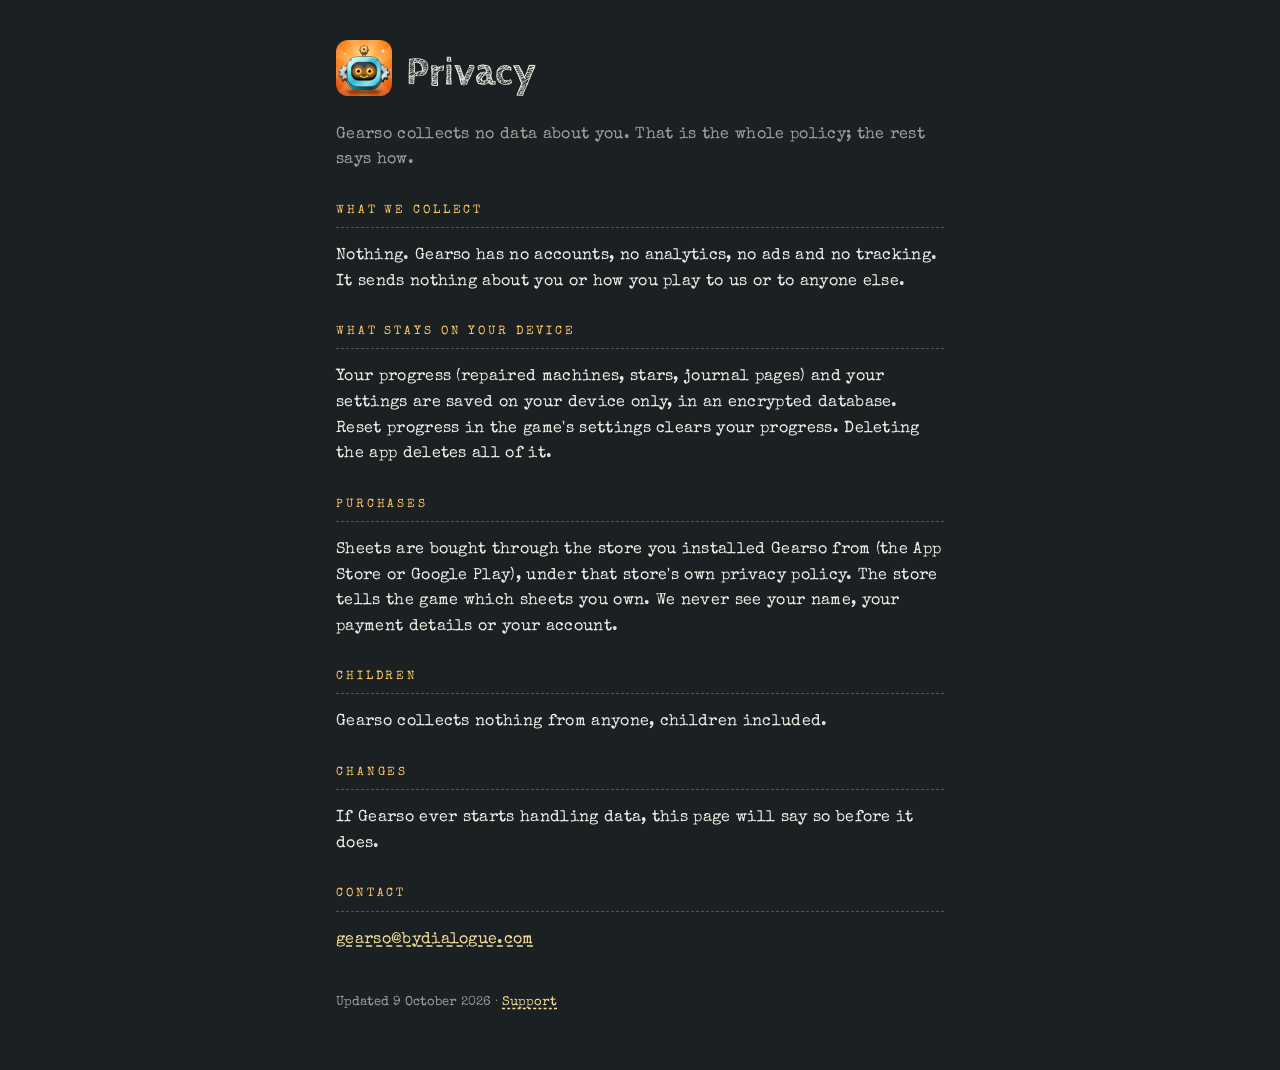
==== commit 048b3636: "Publish the privacy and support pages" ====
--- a/privacy.html
+++ b/privacy.html
@@ -35,7 +35,7 @@
   <p>If Gearso ever starts handling data, this page will say so before it does.</p>
 
   <h2>Contact</h2>
-  <p><a href="mailto:achatir3@gmail.com">achatir3@gmail.com</a></p>
+  <p><a href="mailto:gearso@bydialogue.com">gearso@bydialogue.com</a></p>
 
   <footer>Updated 9 October 2026 · <a href="support.html">Support</a></footer>
 </main>
